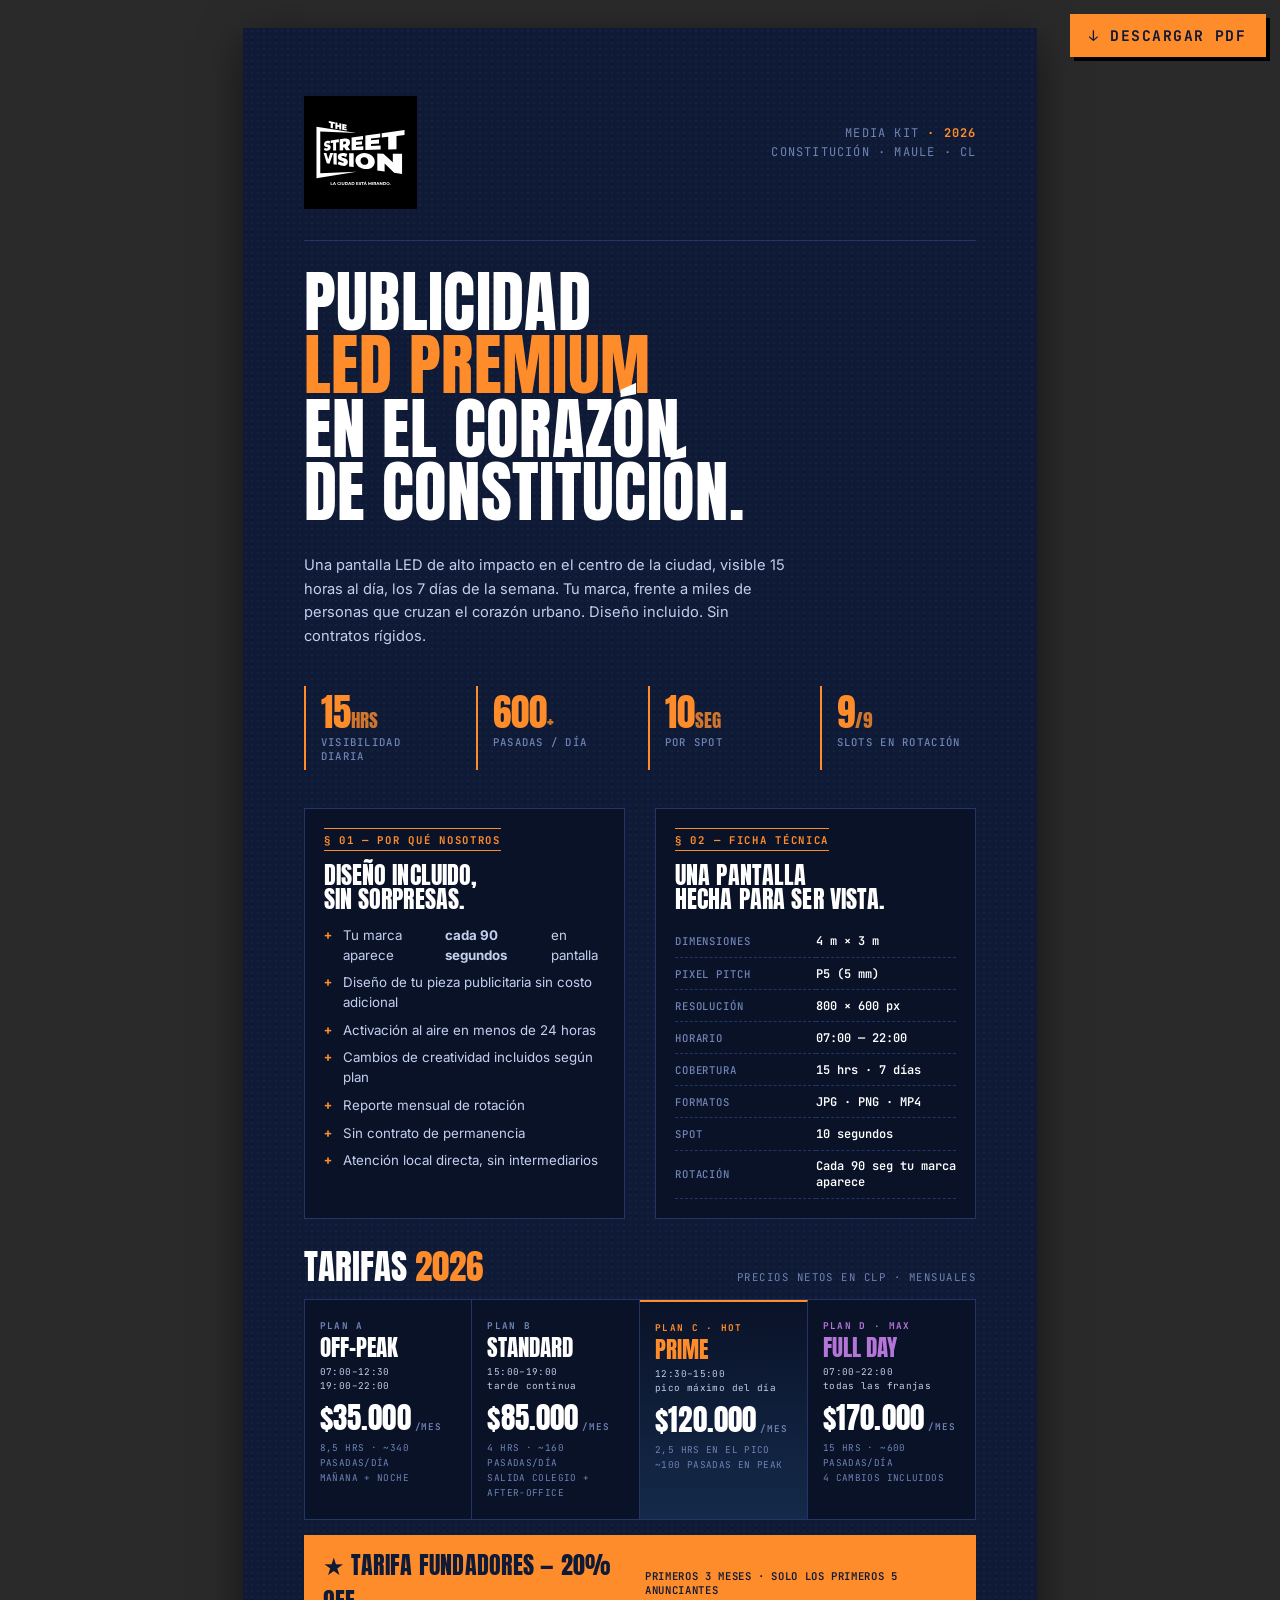
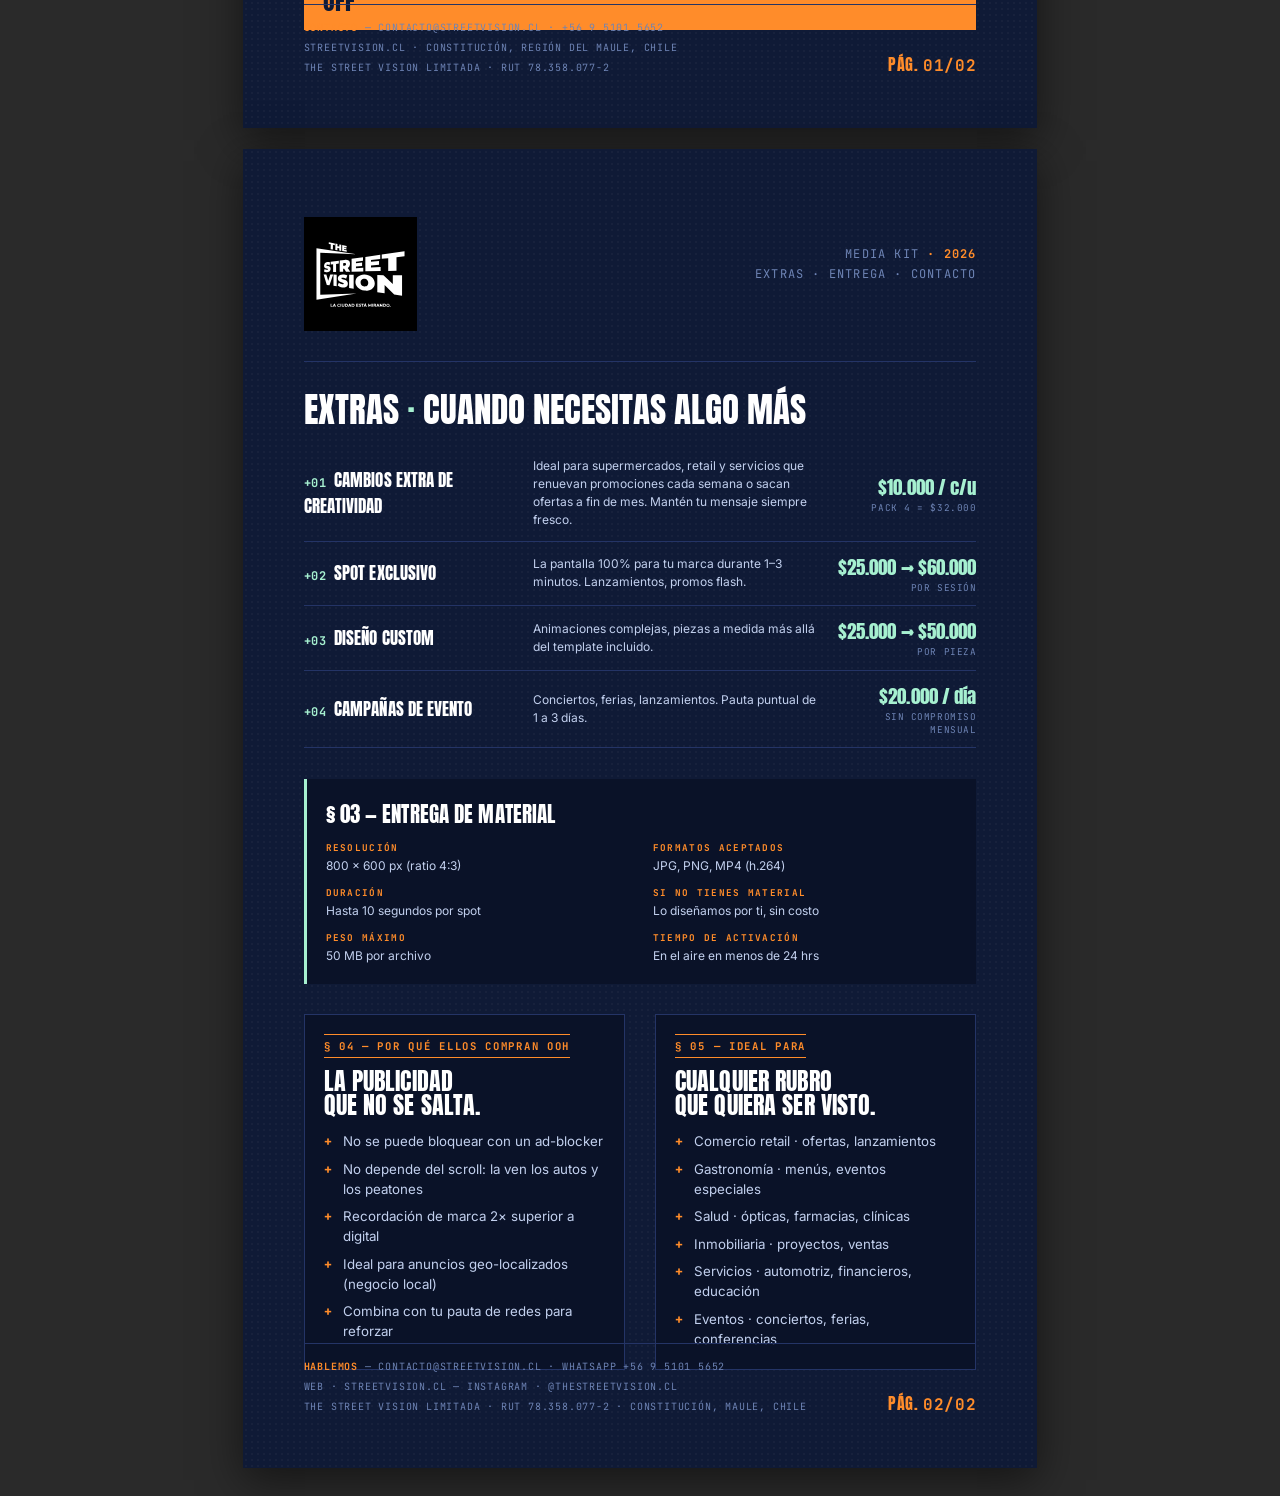
==== media-kit/index.html @ 4868fec4 "media-kit: sync con web — copy 'cada 90 segundos', casos de uso supermercados/retail/fin de mes, ROT" ====
<!DOCTYPE html>
<html lang="es">
<head>
  <meta charset="UTF-8" />
  <title>Media Kit · The Street Vision · 2026</title>
  <link rel="preconnect" href="https://fonts.googleapis.com" />
  <link rel="preconnect" href="https://fonts.gstatic.com" crossorigin />
  <link href="https://fonts.googleapis.com/css2?family=Anton&family=Inter:wght@400;500;600;700&family=JetBrains+Mono:wght@500;700&display=swap" rel="stylesheet" />
  <style>
    :root {
      --bg: #0F1A36;
      --bg-2: #0A1228;
      --orange: #FF8C2A;
      --mint: #A6F0D0;
      --lila: #B475D6;
      --ink: #FFFFFF;
      --soft: #C2D0EE;
      --mute: #6E84B5;
      --line: #243466;
    }

    @page {
      size: A4;
      margin: 0;
    }

    * { margin: 0; padding: 0; box-sizing: border-box; }
    html { font-size: 14px; }
    body {
      background: #2a2a2a;
      font-family: 'Inter', sans-serif;
      color: var(--ink);
      padding: 2rem;
      display: flex;
      flex-direction: column;
      align-items: center;
      gap: 1.5rem;
    }

    .page {
      width: 210mm;
      min-height: 297mm;
      background: var(--bg);
      padding: 18mm 16mm;
      position: relative;
      overflow: hidden;
      box-shadow: 0 12px 40px rgba(0,0,0,0.5);
    }
    .page::before {
      content: '';
      position: absolute;
      inset: 0;
      background-image: radial-gradient(circle, rgba(255,255,255,0.03) 1px, transparent 1px);
      background-size: 6px 6px;
      pointer-events: none;
    }
    .page > * { position: relative; z-index: 1; }

    /* ===== HEADER ===== */
    .head {
      display: flex;
      justify-content: space-between;
      align-items: center;
      padding-bottom: 8mm;
      border-bottom: 1px solid var(--line);
      margin-bottom: 8mm;
    }
    .head img { height: 30mm; width: auto; }
    .head-meta {
      text-align: right;
      font-family: 'JetBrains Mono', monospace;
      font-size: 9pt;
      letter-spacing: 0.1em;
      color: var(--mute);
      text-transform: uppercase;
      line-height: 1.6;
    }
    .head-meta strong { color: var(--orange); }

    /* ===== BIG TITLE ===== */
    .lead {
      font-family: 'Anton', sans-serif;
      font-weight: 400;
      font-size: 50pt;
      line-height: 0.95;
      letter-spacing: 0.005em;
      text-transform: uppercase;
      margin-bottom: 8mm;
    }
    .lead em {
      font-style: normal;
      color: var(--orange);
    }
    .lead-sub {
      font-size: 11pt;
      color: var(--soft);
      max-width: 130mm;
      line-height: 1.6;
      margin-bottom: 10mm;
    }

    /* ===== STATS ===== */
    .stats {
      display: grid;
      grid-template-columns: repeat(4, 1fr);
      gap: 4mm;
      margin-bottom: 10mm;
    }
    .stat {
      border-left: 2px solid var(--orange);
      padding: 2mm 4mm;
    }
    .stat-num {
      font-family: 'Anton', sans-serif;
      font-size: 28pt;
      color: var(--orange);
      line-height: 1;
    }
    .stat-num span { font-size: 14pt; opacity: 0.8; }
    .stat-lbl {
      display: block;
      font-family: 'JetBrains Mono', monospace;
      font-size: 8pt;
      letter-spacing: 0.12em;
      text-transform: uppercase;
      color: var(--mute);
      margin-top: 1mm;
      font-weight: 500;
    }

    /* ===== TWO-COL ===== */
    .twocol {
      display: grid;
      grid-template-columns: 1fr 1fr;
      gap: 8mm;
      margin-bottom: 8mm;
    }

    .block {
      background: var(--bg-2);
      border: 1px solid var(--line);
      padding: 5mm;
    }
    .block-tag {
      display: inline-block;
      font-family: 'JetBrains Mono', monospace;
      font-size: 8pt;
      font-weight: 700;
      letter-spacing: 0.16em;
      color: var(--orange);
      text-transform: uppercase;
      border-top: 1px solid var(--orange);
      border-bottom: 1px solid var(--orange);
      padding: 1mm 0;
      margin-bottom: 3mm;
    }
    .block h3 {
      font-family: 'Anton', sans-serif;
      font-weight: 400;
      font-size: 18pt;
      line-height: 1;
      letter-spacing: 0.005em;
      text-transform: uppercase;
      margin-bottom: 4mm;
    }
    .block ul {
      list-style: none;
      display: flex;
      flex-direction: column;
      gap: 2mm;
    }
    .block ul li {
      display: flex;
      gap: 3mm;
      font-size: 10pt;
      color: var(--soft);
      line-height: 1.5;
    }
    .block ul li::before {
      content: '+';
      color: var(--orange);
      font-weight: 700;
      font-family: 'JetBrains Mono', monospace;
      flex-shrink: 0;
    }

    /* ===== SPECS TABLE ===== */
    .specs-tbl {
      width: 100%;
      border-collapse: collapse;
      font-family: 'JetBrains Mono', monospace;
      font-size: 9pt;
    }
    .specs-tbl tr { border-bottom: 1px dashed var(--line); }
    .specs-tbl th {
      text-align: left;
      padding: 2mm 0;
      width: 50%;
      letter-spacing: 0.08em;
      color: var(--mute);
      font-size: 8pt;
      font-weight: 500;
      text-transform: uppercase;
    }
    .specs-tbl td {
      padding: 2mm 0;
      color: var(--ink);
      font-weight: 600;
    }

    /* ===== TARIFAS ===== */
    .tarifas-wrap {
      margin-bottom: 8mm;
    }
    .tarifas-head {
      display: flex;
      align-items: baseline;
      justify-content: space-between;
      margin-bottom: 4mm;
    }
    .tarifas-head h2 {
      font-family: 'Anton', sans-serif;
      font-weight: 400;
      font-size: 26pt;
      line-height: 1;
      text-transform: uppercase;
    }
    .tarifas-head h2 em { color: var(--orange); font-style: normal; }
    .tarifas-head .tag {
      font-family: 'JetBrains Mono', monospace;
      font-size: 8pt;
      letter-spacing: 0.14em;
      color: var(--mute);
      text-transform: uppercase;
    }

    .tarifas-grid {
      display: grid;
      grid-template-columns: repeat(4, 1fr);
      gap: 0;
      border: 1px solid var(--line);
    }
    .plan {
      padding: 5mm 4mm;
      border-right: 1px solid var(--line);
      background: var(--bg-2);
    }
    .plan:last-child { border-right: none; }
    .plan.hot { background: linear-gradient(180deg, var(--bg-2), #142a4a); border-top: 2px solid var(--orange); }
    .plan-id {
      font-family: 'JetBrains Mono', monospace;
      font-size: 7pt;
      font-weight: 700;
      letter-spacing: 0.14em;
      color: var(--mute);
      margin-bottom: 1.5mm;
    }
    .plan-id.hot { color: var(--orange); }
    .plan-id.pre { color: var(--lila); }
    .plan-name {
      font-family: 'Anton', sans-serif;
      font-weight: 400;
      font-size: 17pt;
      line-height: 0.95;
      text-transform: uppercase;
      margin-bottom: 1.5mm;
    }
    .plan.hot .plan-name { color: var(--orange); }
    .plan.full .plan-name { color: var(--lila); }
    .plan-window {
      font-family: 'JetBrains Mono', monospace;
      font-size: 7pt;
      letter-spacing: 0.04em;
      color: var(--soft);
      margin-bottom: 3mm;
      line-height: 1.5;
      min-height: 7mm;
    }
    .plan-price {
      font-family: 'Anton', sans-serif;
      font-size: 22pt;
      line-height: 1;
      margin-bottom: 1mm;
      letter-spacing: 0.005em;
    }
    .plan-price small {
      font-family: 'JetBrains Mono', monospace;
      font-size: 7pt;
      color: var(--mute);
      letter-spacing: 0.1em;
      font-weight: 600;
      margin-left: 1mm;
    }
    .plan-deltas {
      font-family: 'JetBrains Mono', monospace;
      font-size: 7pt;
      letter-spacing: 0.04em;
      color: var(--mute);
      text-transform: uppercase;
      margin-top: 2mm;
      line-height: 1.6;
    }

    .founder {
      margin-top: 4mm;
      padding: 3mm 5mm;
      background: var(--orange);
      color: var(--bg);
      display: flex;
      gap: 4mm;
      align-items: center;
      justify-content: space-between;
    }
    .founder strong {
      font-family: 'Anton', sans-serif;
      font-size: 18pt;
      font-weight: 400;
      letter-spacing: 0.01em;
    }
    .founder span {
      font-family: 'JetBrains Mono', monospace;
      font-size: 8pt;
      font-weight: 600;
      letter-spacing: 0.06em;
      text-transform: uppercase;
    }

    /* ===== PAGE 2 ===== */
    .extras-wrap { margin-bottom: 8mm; }
    .extras-head h2 {
      font-family: 'Anton', sans-serif;
      font-weight: 400;
      font-size: 26pt;
      line-height: 1;
      text-transform: uppercase;
      margin-bottom: 5mm;
    }
    .extras-head h2 em { color: var(--mint); font-style: normal; }
    .ex-row {
      display: grid;
      grid-template-columns: 1.5fr 2fr 1fr;
      gap: 4mm;
      align-items: center;
      padding: 3mm 0;
      border-bottom: 1px solid var(--line);
    }
    .ex-row:first-of-type { border-top: 1px solid var(--line); }
    .ex-row .ex-no {
      font-family: 'JetBrains Mono', monospace;
      font-size: 9pt;
      font-weight: 700;
      color: var(--mint);
      letter-spacing: 0.05em;
      margin-right: 2mm;
    }
    .ex-row h3 {
      font-family: 'Anton', sans-serif;
      font-weight: 400;
      font-size: 13pt;
      letter-spacing: 0.005em;
      text-transform: uppercase;
      display: inline;
    }
    .ex-row p {
      font-size: 9pt;
      color: var(--soft);
      line-height: 1.5;
    }
    .ex-px {
      text-align: right;
    }
    .ex-px-amt {
      font-family: 'Anton', sans-serif;
      font-size: 14pt;
      color: var(--mint);
      letter-spacing: 0.005em;
    }
    .ex-px-alt {
      font-family: 'JetBrains Mono', monospace;
      font-size: 7pt;
      color: var(--mute);
      letter-spacing: 0.06em;
      text-transform: uppercase;
    }

    /* ===== ENTREGA ===== */
    .entrega {
      background: var(--bg-2);
      border-left: 3px solid var(--mint);
      padding: 5mm;
      margin-bottom: 8mm;
    }
    .entrega h3 {
      font-family: 'Anton', sans-serif;
      font-weight: 400;
      font-size: 16pt;
      letter-spacing: 0.005em;
      text-transform: uppercase;
      margin-bottom: 3mm;
    }
    .entrega-grid {
      display: grid;
      grid-template-columns: repeat(2, 1fr);
      gap: 3mm 6mm;
    }
    .entrega-grid div {
      font-size: 9pt;
      color: var(--soft);
      line-height: 1.5;
    }
    .entrega-grid div strong {
      display: block;
      font-family: 'JetBrains Mono', monospace;
      font-size: 7pt;
      font-weight: 700;
      letter-spacing: 0.14em;
      color: var(--orange);
      text-transform: uppercase;
      margin-bottom: 0.5mm;
    }

    /* ===== FOOTER ===== */
    .foot {
      position: absolute;
      bottom: 14mm;
      left: 16mm;
      right: 16mm;
      border-top: 1px solid var(--line);
      padding-top: 4mm;
      display: flex;
      justify-content: space-between;
      align-items: flex-end;
      font-family: 'JetBrains Mono', monospace;
      font-size: 7.5pt;
      letter-spacing: 0.08em;
      color: var(--mute);
      text-transform: uppercase;
    }
    .foot-contact {
      display: flex;
      flex-direction: column;
      gap: 1mm;
      line-height: 1.6;
    }
    .foot-contact strong {
      color: var(--orange);
      font-weight: 700;
    }
    .foot-slogan {
      font-family: 'Anton', sans-serif;
      font-size: 12pt;
      color: var(--orange);
      letter-spacing: 0.04em;
      text-transform: uppercase;
    }
    .pagenum {
      font-family: 'JetBrains Mono', monospace;
      color: var(--orange);
      font-weight: 700;
    }

    /* ===== PRINT BUTTON ===== */
    .print-btn {
      position: fixed;
      top: 1rem;
      right: 1rem;
      background: var(--orange);
      color: var(--bg);
      padding: 0.85rem 1.4rem;
      border: none;
      font-family: 'JetBrains Mono', monospace;
      font-weight: 700;
      font-size: 11pt;
      letter-spacing: 0.1em;
      text-transform: uppercase;
      cursor: pointer;
      box-shadow: 4px 4px 0 #000;
      z-index: 100;
    }
    .print-btn:hover { transform: translate(-2px, -2px); box-shadow: 6px 6px 0 #000; }

    @media print {
      body { background: white; padding: 0; gap: 0; }
      .page { box-shadow: none; margin: 0; page-break-after: always; }
      .page:last-child { page-break-after: auto; }
      .print-btn { display: none; }
    }
  </style>
</head>
<body>

<button class="print-btn" onclick="window.print()">↓ Descargar PDF</button>

<!-- ============== PÁGINA 1 ============== -->
<div class="page">

  <header class="head">
    <img src="../logo-streetvision.svg" alt="The Street Vision" />
    <div class="head-meta">
      MEDIA KIT <strong>· 2026</strong><br/>
      CONSTITUCIÓN · MAULE · CL<br/>
      &nbsp;
    </div>
  </header>

  <h1 class="lead">
    PUBLICIDAD<br/>
    <em>LED PREMIUM</em><br/>
    EN EL CORAZÓN<br/>
    DE CONSTITUCIÓN.
  </h1>

  <p class="lead-sub">
    Una pantalla LED de alto impacto en el centro de la ciudad, visible 15 horas al día,
    los 7 días de la semana. Tu marca, frente a miles de personas que cruzan el corazón
    urbano. Diseño incluido. Sin contratos rígidos.
  </p>

  <div class="stats">
    <div class="stat">
      <span class="stat-num">15<span>HRS</span></span>
      <span class="stat-lbl">Visibilidad diaria</span>
    </div>
    <div class="stat">
      <span class="stat-num">600<span>+</span></span>
      <span class="stat-lbl">Pasadas / día</span>
    </div>
    <div class="stat">
      <span class="stat-num">10<span>SEG</span></span>
      <span class="stat-lbl">Por spot</span>
    </div>
    <div class="stat">
      <span class="stat-num">9<span>/9</span></span>
      <span class="stat-lbl">Slots en rotación</span>
    </div>
  </div>

  <div class="twocol">
    <div class="block">
      <span class="block-tag">§ 01 — POR QUÉ NOSOTROS</span>
      <h3>Diseño incluido,<br/>sin sorpresas.</h3>
      <ul>
        <li>Tu marca aparece <strong>cada 90 segundos</strong> en pantalla</li>
        <li>Diseño de tu pieza publicitaria sin costo adicional</li>
        <li>Activación al aire en menos de 24 horas</li>
        <li>Cambios de creatividad incluidos según plan</li>
        <li>Reporte mensual de rotación</li>
        <li>Sin contrato de permanencia</li>
        <li>Atención local directa, sin intermediarios</li>
      </ul>
    </div>

    <div class="block">
      <span class="block-tag">§ 02 — FICHA TÉCNICA</span>
      <h3>Una pantalla<br/>hecha para ser vista.</h3>
      <table class="specs-tbl">
        <tbody>
          <tr><th>DIMENSIONES</th><td>4 m × 3 m</td></tr>
          <tr><th>PIXEL PITCH</th><td>P5 (5 mm)</td></tr>
          <tr><th>RESOLUCIÓN</th><td>800 × 600 px</td></tr>
          <tr><th>HORARIO</th><td>07:00 — 22:00</td></tr>
          <tr><th>COBERTURA</th><td>15 hrs · 7 días</td></tr>
          <tr><th>FORMATOS</th><td>JPG · PNG · MP4</td></tr>
          <tr><th>SPOT</th><td>10 segundos</td></tr>
          <tr><th>ROTACIÓN</th><td>Cada 90 seg tu marca aparece</td></tr>
        </tbody>
      </table>
    </div>
  </div>

  <div class="tarifas-wrap">
    <div class="tarifas-head">
      <h2>TARIFAS <em>2026</em></h2>
      <span class="tag">Precios netos en CLP · Mensuales</span>
    </div>

    <div class="tarifas-grid">
      <div class="plan">
        <div class="plan-id">PLAN A</div>
        <div class="plan-name">OFF-PEAK</div>
        <div class="plan-window">07:00–12:30<br/>19:00–22:00</div>
        <div class="plan-price">$35.000<small>/MES</small></div>
        <div class="plan-deltas">8,5 hrs · ~340 pasadas/día<br/>Mañana + noche</div>
      </div>

      <div class="plan">
        <div class="plan-id">PLAN B</div>
        <div class="plan-name">STANDARD</div>
        <div class="plan-window">15:00–19:00<br/>tarde continua</div>
        <div class="plan-price">$85.000<small>/MES</small></div>
        <div class="plan-deltas">4 hrs · ~160 pasadas/día<br/>Salida colegio + after-office</div>
      </div>

      <div class="plan hot">
        <div class="plan-id hot">PLAN C · HOT</div>
        <div class="plan-name">PRIME</div>
        <div class="plan-window">12:30–15:00<br/>pico máximo del día</div>
        <div class="plan-price">$120.000<small>/MES</small></div>
        <div class="plan-deltas">2,5 hrs en el pico<br/>~100 pasadas en peak</div>
      </div>

      <div class="plan full">
        <div class="plan-id pre">PLAN D · MAX</div>
        <div class="plan-name">FULL DAY</div>
        <div class="plan-window">07:00–22:00<br/>todas las franjas</div>
        <div class="plan-price">$170.000<small>/MES</small></div>
        <div class="plan-deltas">15 hrs · ~600 pasadas/día<br/>4 cambios incluidos</div>
      </div>
    </div>

    <div class="founder">
      <strong>★ TARIFA FUNDADORES — 20% OFF</strong>
      <span>Primeros 3 meses · Solo los primeros 5 anunciantes</span>
    </div>
  </div>

  <footer class="foot">
    <div class="foot-contact">
      <span><strong>CONTACTO</strong> — contacto@streetvision.cl · +56 9 5101 5652</span>
      <span>STREETVISION.CL · CONSTITUCIÓN, REGIÓN DEL MAULE, CHILE</span>
      <span>THE STREET VISION LIMITADA · RUT 78.358.077-2</span>
    </div>
    <div class="foot-slogan">PÁG. <span class="pagenum">01/02</span></div>
  </footer>
</div>

<!-- ============== PÁGINA 2 ============== -->
<div class="page">

  <header class="head">
    <img src="../logo-streetvision.svg" alt="The Street Vision" />
    <div class="head-meta">
      MEDIA KIT <strong>· 2026</strong><br/>
      EXTRAS · ENTREGA · CONTACTO<br/>
      &nbsp;
    </div>
  </header>

  <div class="extras-wrap">
    <div class="extras-head">
      <h2>EXTRAS <em>·</em> CUANDO NECESITAS ALGO MÁS</h2>
    </div>

    <div class="ex-row">
      <div><span class="ex-no">+01</span><h3>Cambios extra de creatividad</h3></div>
      <p>Ideal para supermercados, retail y servicios que renuevan promociones cada semana o sacan ofertas a fin de mes. Mantén tu mensaje siempre fresco.</p>
      <div class="ex-px">
        <div class="ex-px-amt">$10.000 / c/u</div>
        <div class="ex-px-alt">Pack 4 = $32.000</div>
      </div>
    </div>

    <div class="ex-row">
      <div><span class="ex-no">+02</span><h3>Spot exclusivo</h3></div>
      <p>La pantalla 100% para tu marca durante 1–3 minutos. Lanzamientos, promos flash.</p>
      <div class="ex-px">
        <div class="ex-px-amt">$25.000 → $60.000</div>
        <div class="ex-px-alt">Por sesión</div>
      </div>
    </div>

    <div class="ex-row">
      <div><span class="ex-no">+03</span><h3>Diseño custom</h3></div>
      <p>Animaciones complejas, piezas a medida más allá del template incluido.</p>
      <div class="ex-px">
        <div class="ex-px-amt">$25.000 → $50.000</div>
        <div class="ex-px-alt">Por pieza</div>
      </div>
    </div>

    <div class="ex-row">
      <div><span class="ex-no">+04</span><h3>Campañas de evento</h3></div>
      <p>Conciertos, ferias, lanzamientos. Pauta puntual de 1 a 3 días.</p>
      <div class="ex-px">
        <div class="ex-px-amt">$20.000 / día</div>
        <div class="ex-px-alt">Sin compromiso mensual</div>
      </div>
    </div>
  </div>

  <div class="entrega">
    <h3>§ 03 — ENTREGA DE MATERIAL</h3>
    <div class="entrega-grid">
      <div>
        <strong>RESOLUCIÓN</strong>
        800 × 600 px (ratio 4:3)
      </div>
      <div>
        <strong>FORMATOS ACEPTADOS</strong>
        JPG, PNG, MP4 (h.264)
      </div>
      <div>
        <strong>DURACIÓN</strong>
        Hasta 10 segundos por spot
      </div>
      <div>
        <strong>SI NO TIENES MATERIAL</strong>
        Lo diseñamos por ti, sin costo
      </div>
      <div>
        <strong>PESO MÁXIMO</strong>
        50 MB por archivo
      </div>
      <div>
        <strong>TIEMPO DE ACTIVACIÓN</strong>
        En el aire en menos de 24 hrs
      </div>
    </div>
  </div>

  <div class="twocol">
    <div class="block">
      <span class="block-tag">§ 04 — POR QUÉ ELLOS COMPRAN OOH</span>
      <h3>La publicidad<br/>que no se salta.</h3>
      <ul>
        <li>No se puede bloquear con un ad-blocker</li>
        <li>No depende del scroll: la ven los autos y los peatones</li>
        <li>Recordación de marca 2× superior a digital</li>
        <li>Ideal para anuncios geo-localizados (negocio local)</li>
        <li>Combina con tu pauta de redes para reforzar</li>
      </ul>
    </div>

    <div class="block">
      <span class="block-tag">§ 05 — IDEAL PARA</span>
      <h3>Cualquier rubro<br/>que quiera ser visto.</h3>
      <ul>
        <li>Comercio retail · ofertas, lanzamientos</li>
        <li>Gastronomía · menús, eventos especiales</li>
        <li>Salud · ópticas, farmacias, clínicas</li>
        <li>Inmobiliaria · proyectos, ventas</li>
        <li>Servicios · automotriz, financieros, educación</li>
        <li>Eventos · conciertos, ferias, conferencias</li>
      </ul>
    </div>
  </div>

  <footer class="foot">
    <div class="foot-contact">
      <span><strong>HABLEMOS</strong> — contacto@streetvision.cl · WhatsApp +56 9 5101 5652</span>
      <span>WEB · STREETVISION.CL — INSTAGRAM · @THESTREETVISION.CL</span>
      <span>THE STREET VISION LIMITADA · RUT 78.358.077-2 · CONSTITUCIÓN, MAULE, CHILE</span>
    </div>
    <div class="foot-slogan">PÁG. <span class="pagenum">02/02</span></div>
  </footer>
</div>

</body>
</html>
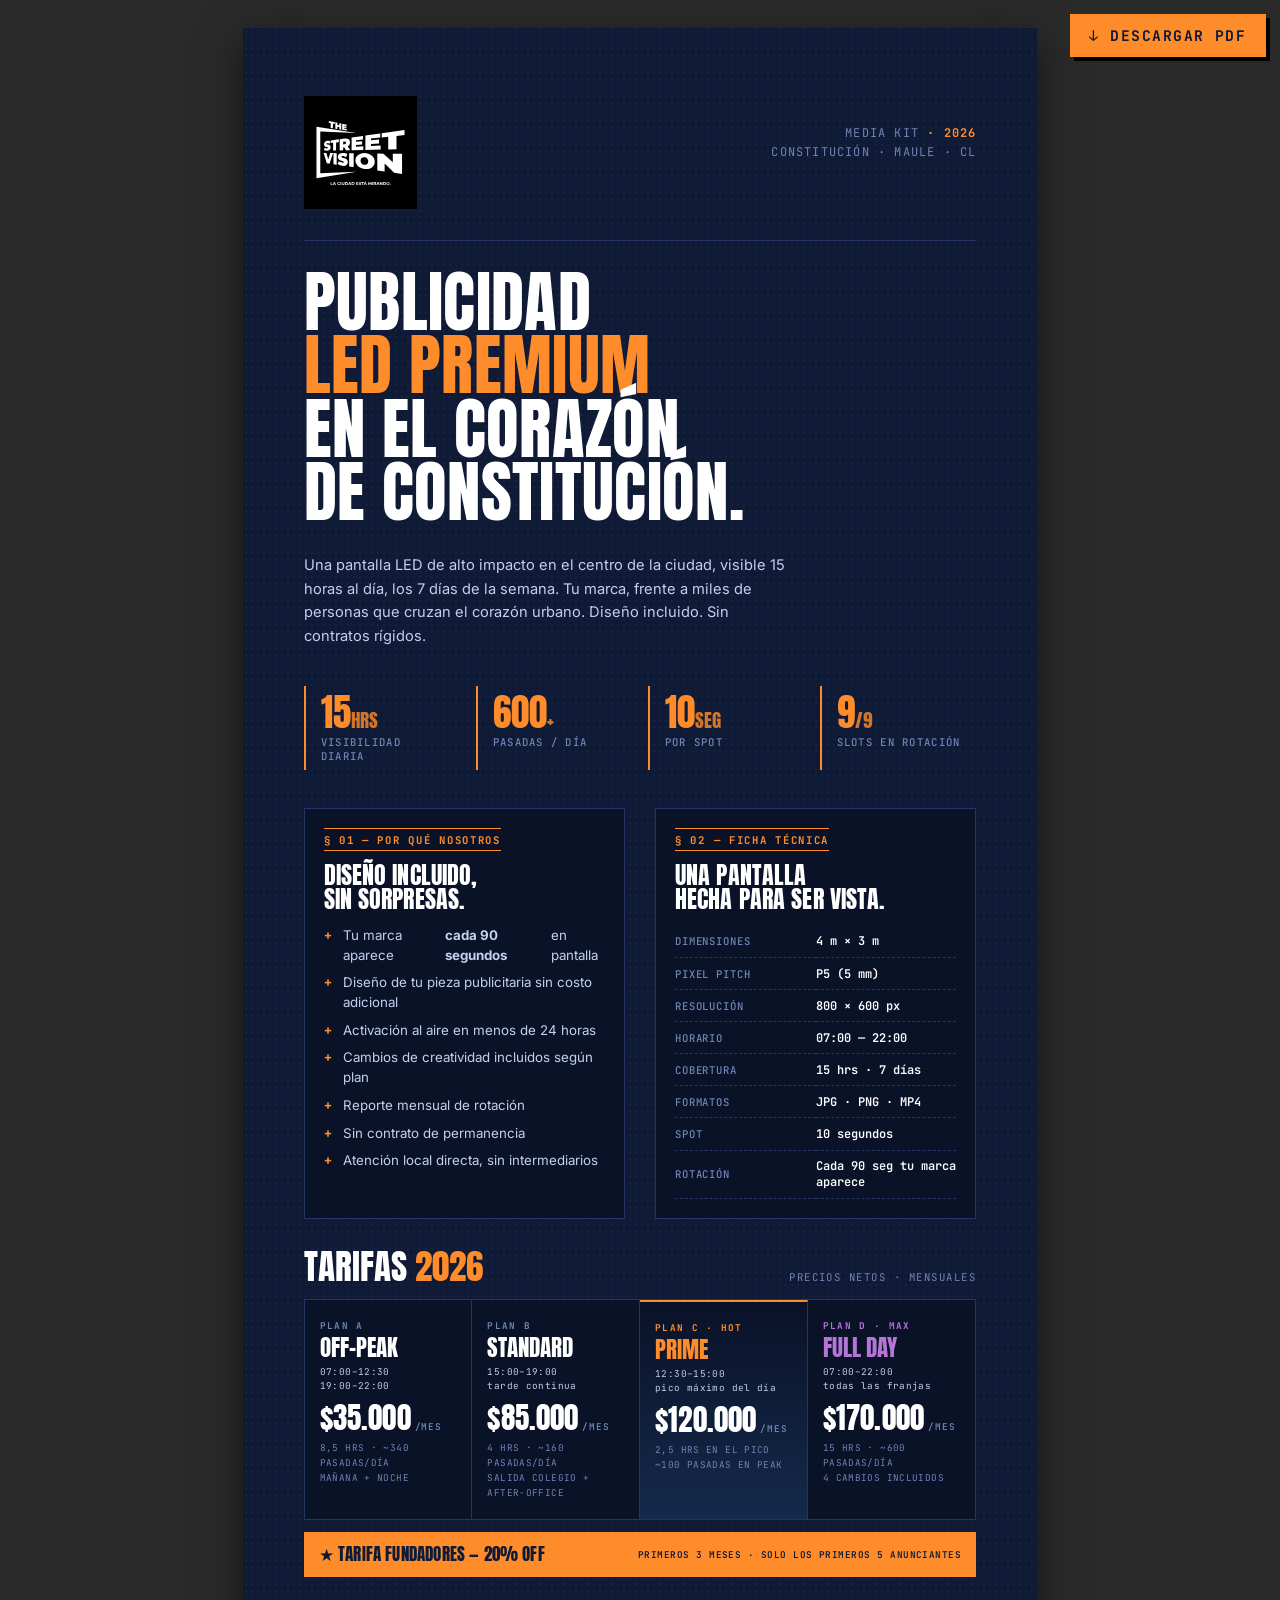
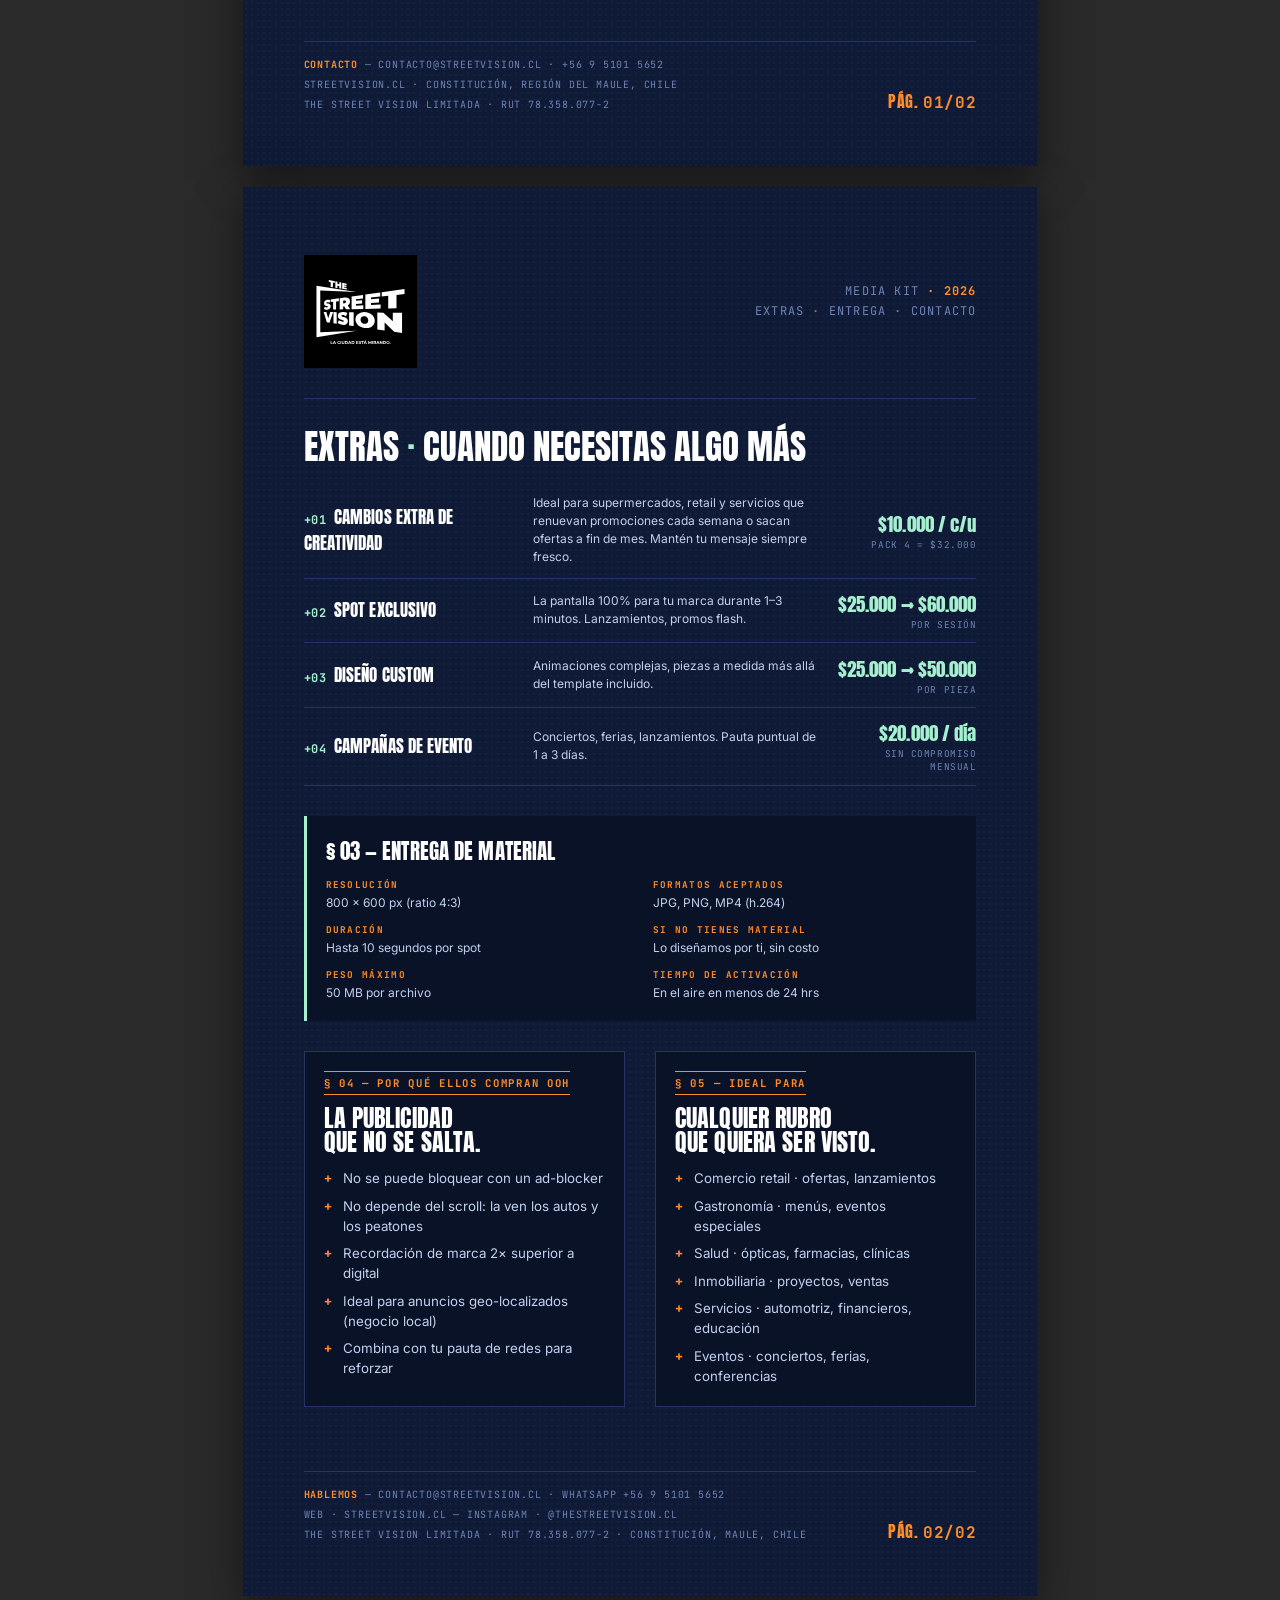
==== commit 109ecd6f: "media-kit: 'Precios Netos' (sin CLP) + arreglo superposición banner fundadores con footer (banner co" ====
--- a/media-kit/index.html
+++ b/media-kit/index.html
@@ -41,7 +41,7 @@
       width: 210mm;
       min-height: 297mm;
       background: var(--bg);
-      padding: 18mm 16mm;
+      padding: 18mm 16mm 42mm 16mm;
       position: relative;
       overflow: hidden;
       box-shadow: 0 12px 40px rgba(0,0,0,0.5);
@@ -302,27 +302,31 @@
     }
 
     .founder {
-      margin-top: 4mm;
-      padding: 3mm 5mm;
+      margin-top: 3mm;
+      padding: 2.5mm 4mm;
       background: var(--orange);
       color: var(--bg);
       display: flex;
-      gap: 4mm;
+      gap: 3mm;
       align-items: center;
       justify-content: space-between;
+      flex-wrap: nowrap;
     }
     .founder strong {
       font-family: 'Anton', sans-serif;
-      font-size: 18pt;
+      font-size: 13pt;
       font-weight: 400;
       letter-spacing: 0.01em;
+      white-space: nowrap;
     }
     .founder span {
       font-family: 'JetBrains Mono', monospace;
-      font-size: 8pt;
+      font-size: 7pt;
       font-weight: 600;
-      letter-spacing: 0.06em;
-      text-transform: uppercase;
+      letter-spacing: 0.05em;
+      text-transform: uppercase;
+      text-align: right;
+      line-height: 1.4;
     }
 
     /* ===== PAGE 2 ===== */
@@ -571,7 +575,7 @@
   <div class="tarifas-wrap">
     <div class="tarifas-head">
       <h2>TARIFAS <em>2026</em></h2>
-      <span class="tag">Precios netos en CLP · Mensuales</span>
+      <span class="tag">Precios Netos · Mensuales</span>
     </div>
 
     <div class="tarifas-grid">
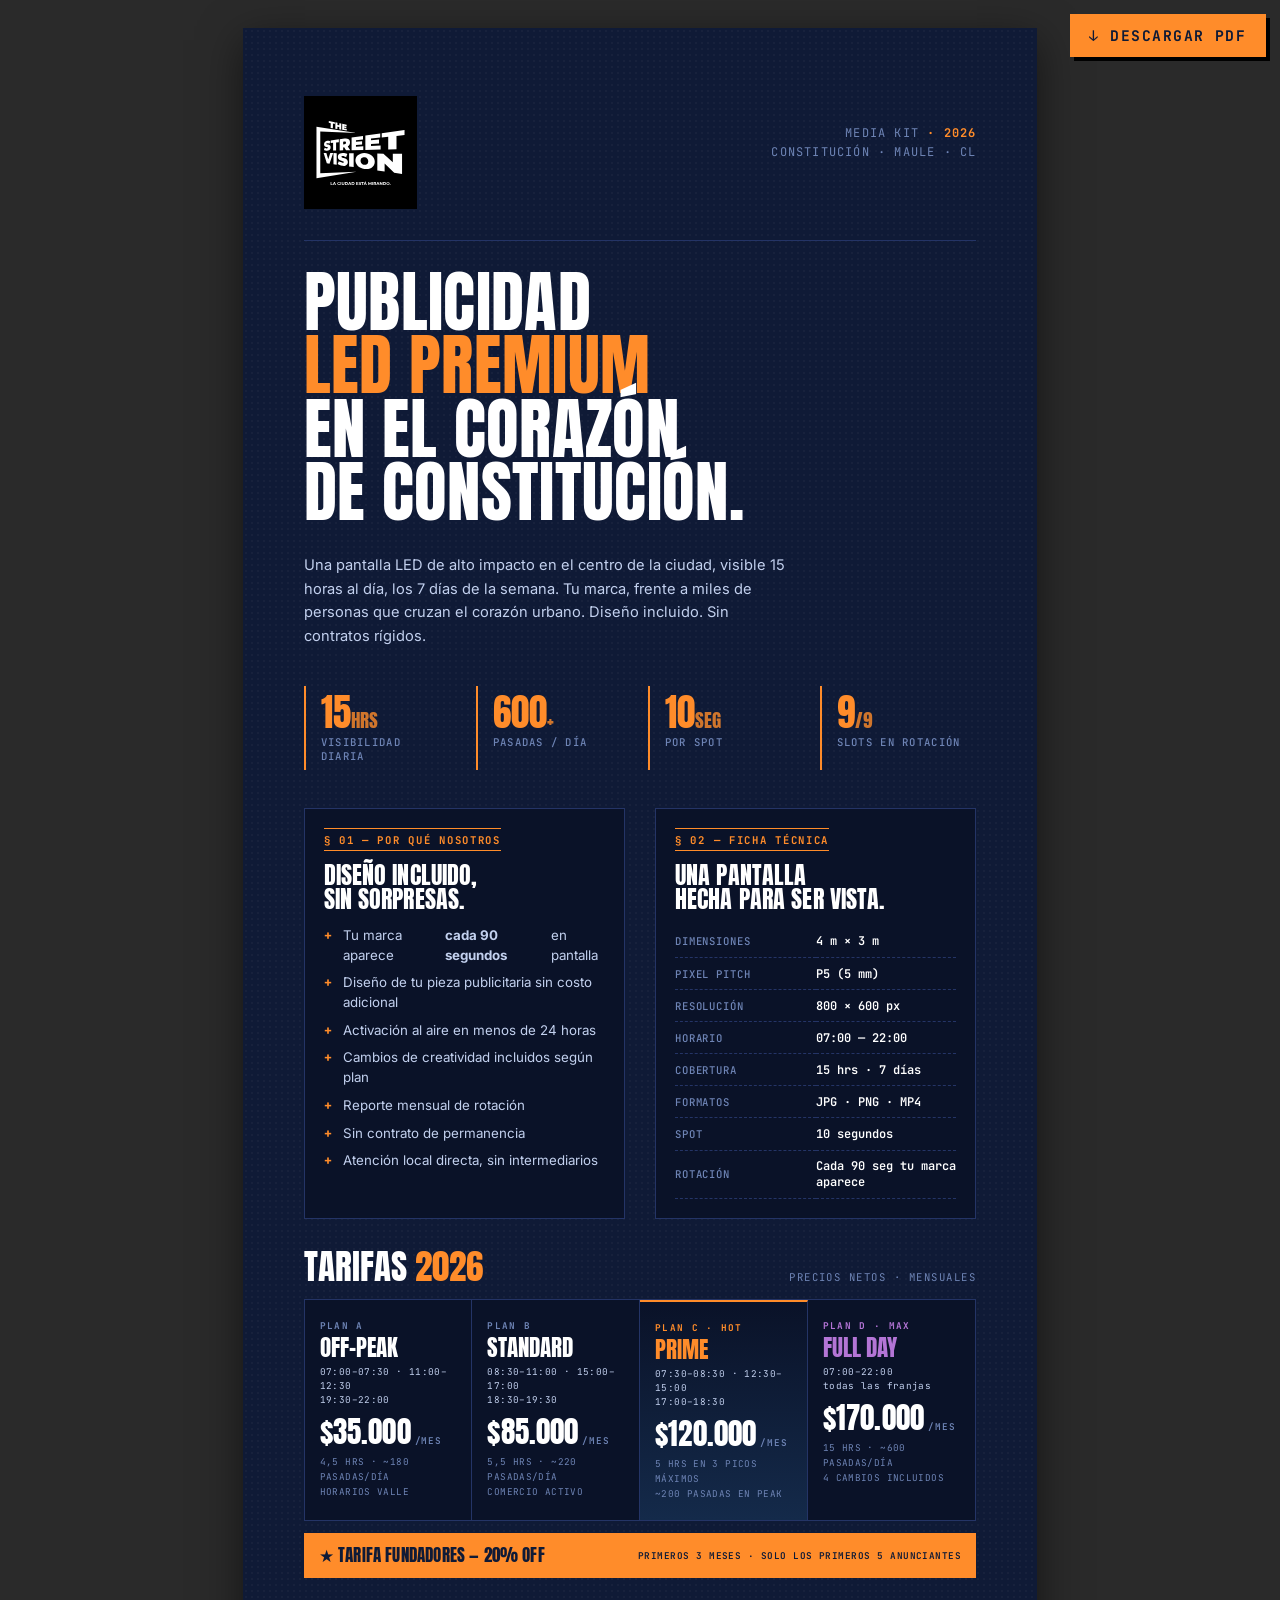
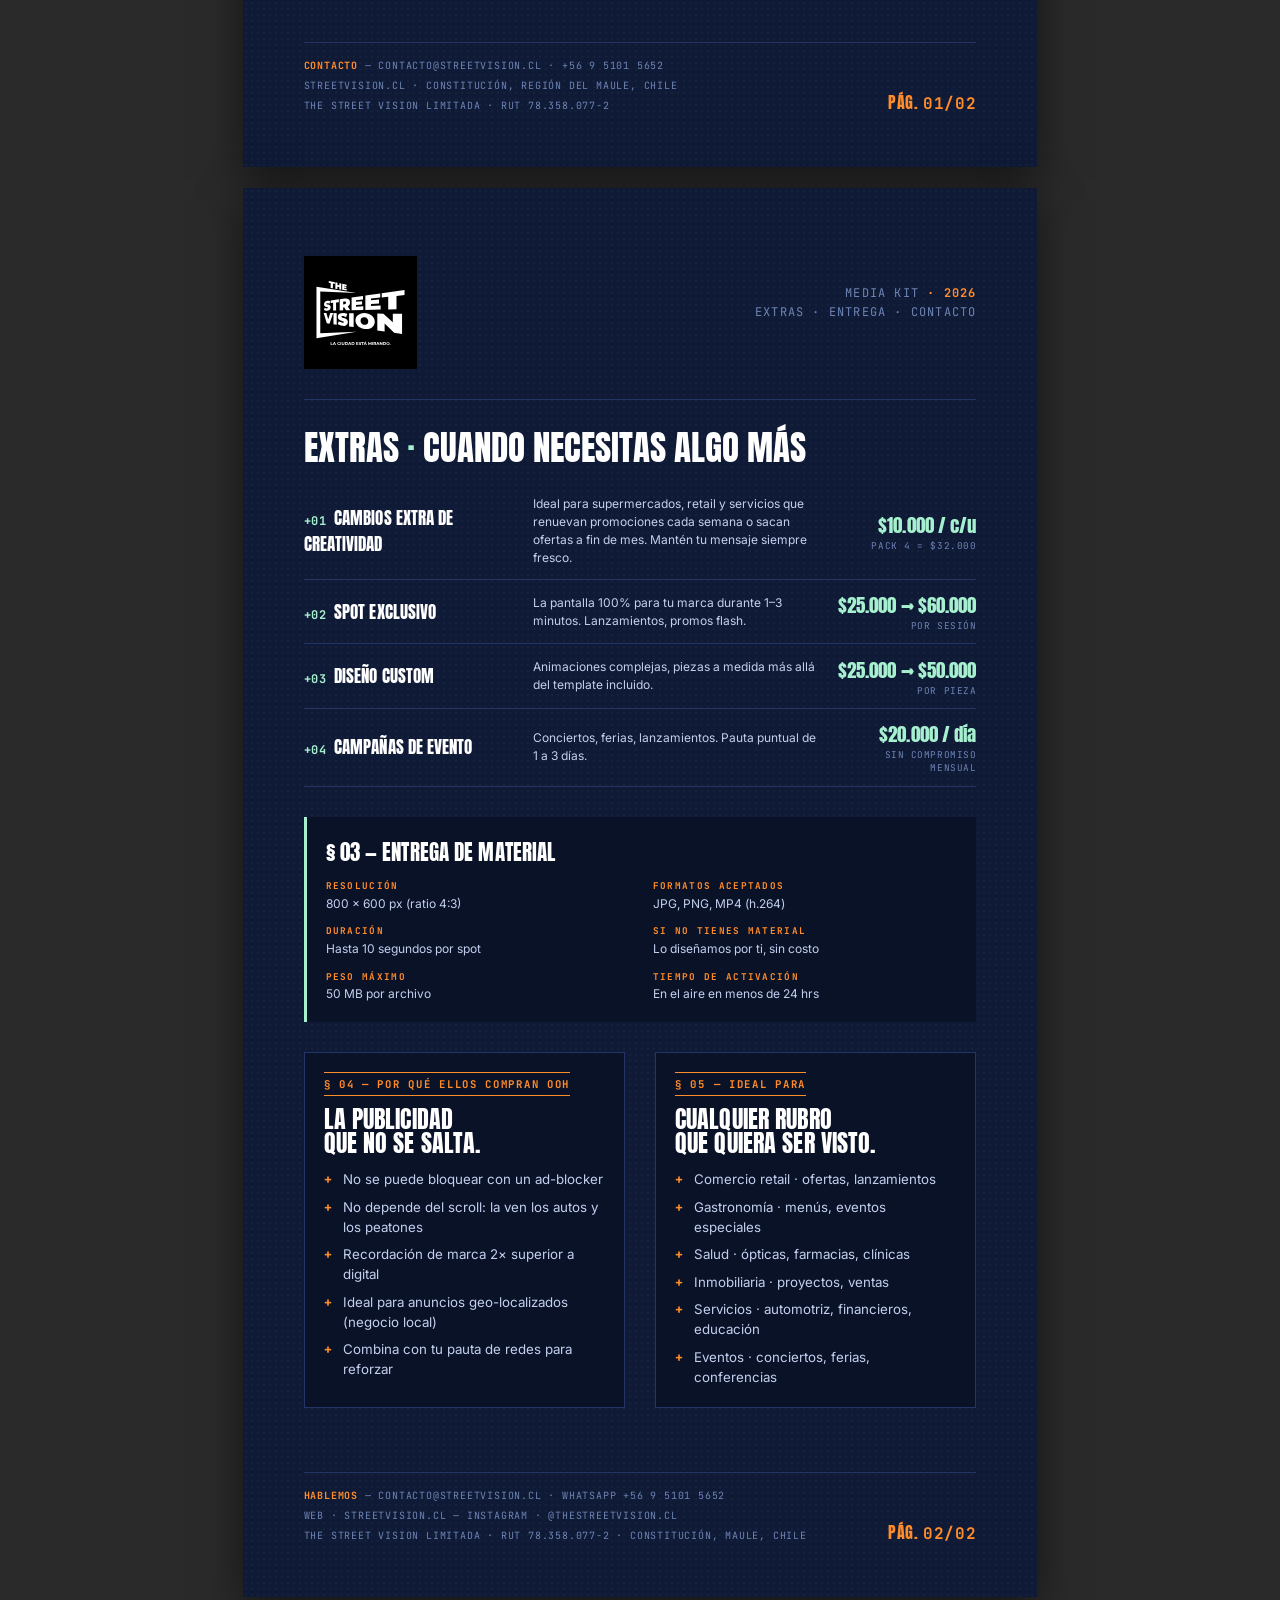
==== commit 9eb63463: "fix: horarios definitivos basados en tráfico real (3 picos diarios para Prime, comercio activo para " ====
--- a/media-kit/index.html
+++ b/media-kit/index.html
@@ -582,25 +582,25 @@
       <div class="plan">
         <div class="plan-id">PLAN A</div>
         <div class="plan-name">OFF-PEAK</div>
-        <div class="plan-window">07:00–12:30<br/>19:00–22:00</div>
+        <div class="plan-window">07:00–07:30 · 11:00–12:30<br/>19:30–22:00</div>
         <div class="plan-price">$35.000<small>/MES</small></div>
-        <div class="plan-deltas">8,5 hrs · ~340 pasadas/día<br/>Mañana + noche</div>
+        <div class="plan-deltas">4,5 hrs · ~180 pasadas/día<br/>Horarios valle</div>
       </div>
 
       <div class="plan">
         <div class="plan-id">PLAN B</div>
         <div class="plan-name">STANDARD</div>
-        <div class="plan-window">15:00–19:00<br/>tarde continua</div>
+        <div class="plan-window">08:30–11:00 · 15:00–17:00<br/>18:30–19:30</div>
         <div class="plan-price">$85.000<small>/MES</small></div>
-        <div class="plan-deltas">4 hrs · ~160 pasadas/día<br/>Salida colegio + after-office</div>
+        <div class="plan-deltas">5,5 hrs · ~220 pasadas/día<br/>Comercio activo</div>
       </div>
 
       <div class="plan hot">
         <div class="plan-id hot">PLAN C · HOT</div>
         <div class="plan-name">PRIME</div>
-        <div class="plan-window">12:30–15:00<br/>pico máximo del día</div>
+        <div class="plan-window">07:30–08:30 · 12:30–15:00<br/>17:00–18:30</div>
         <div class="plan-price">$120.000<small>/MES</small></div>
-        <div class="plan-deltas">2,5 hrs en el pico<br/>~100 pasadas en peak</div>
+        <div class="plan-deltas">5 hrs en 3 picos máximos<br/>~200 pasadas en peak</div>
       </div>
 
       <div class="plan full">
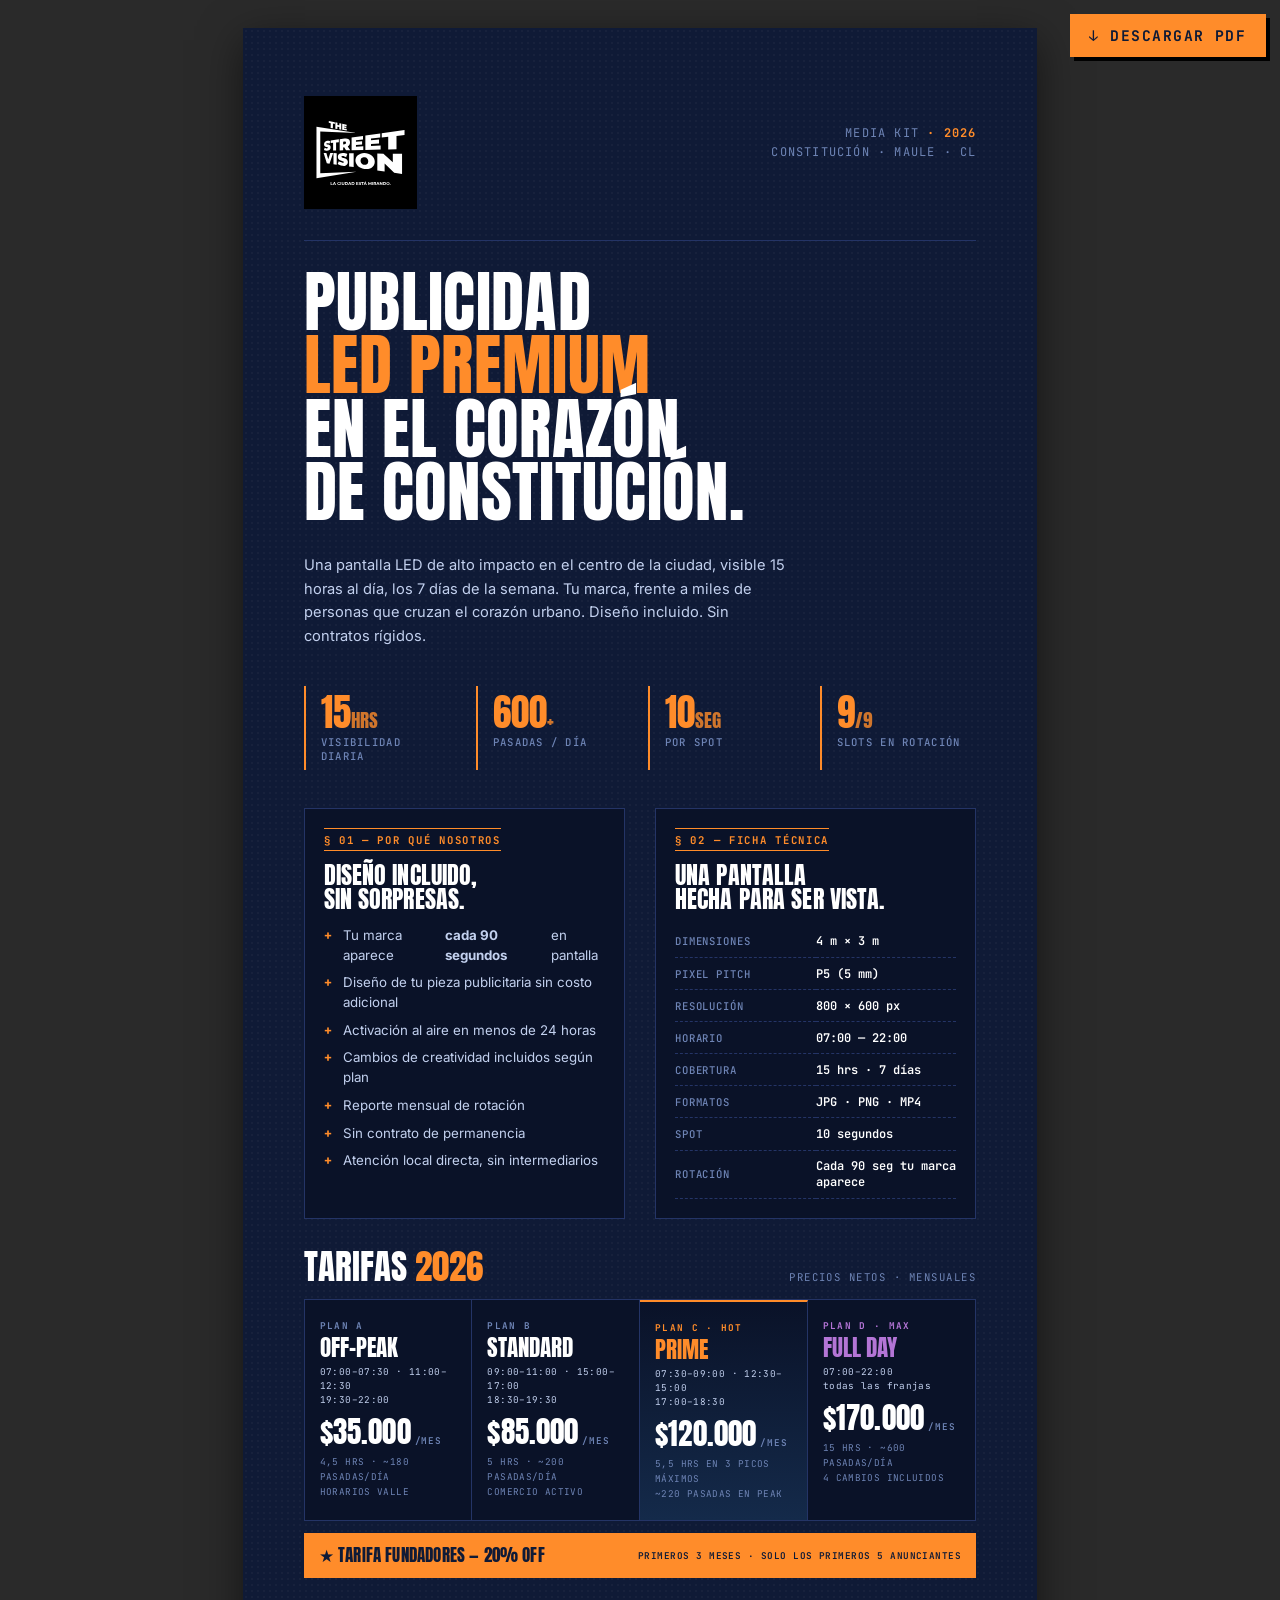
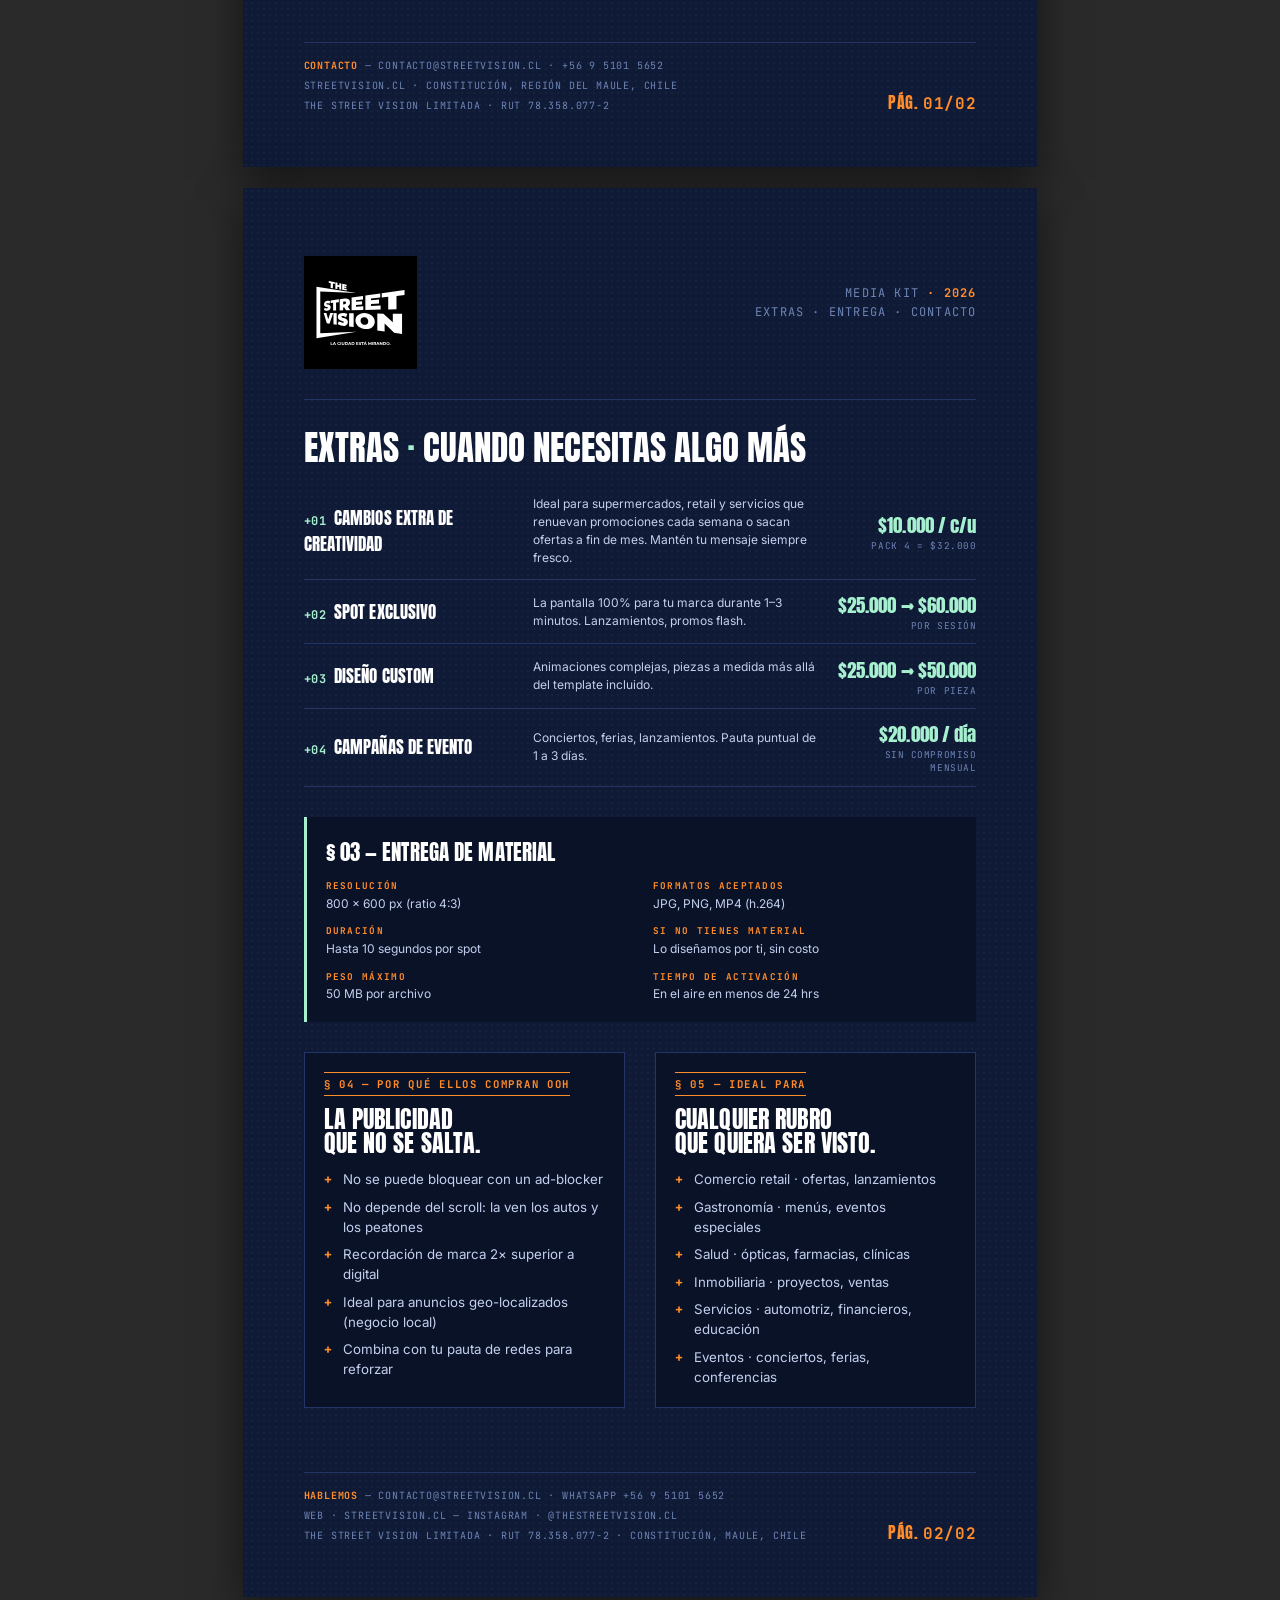
==== commit e7fc4393: "fix: ajuste final horarios — Prime 7:30-9:00 (extendido 30min), Standard 9:00-11:00 (acortado 30min)" ====
--- a/media-kit/index.html
+++ b/media-kit/index.html
@@ -590,17 +590,17 @@
       <div class="plan">
         <div class="plan-id">PLAN B</div>
         <div class="plan-name">STANDARD</div>
-        <div class="plan-window">08:30–11:00 · 15:00–17:00<br/>18:30–19:30</div>
+        <div class="plan-window">09:00–11:00 · 15:00–17:00<br/>18:30–19:30</div>
         <div class="plan-price">$85.000<small>/MES</small></div>
-        <div class="plan-deltas">5,5 hrs · ~220 pasadas/día<br/>Comercio activo</div>
+        <div class="plan-deltas">5 hrs · ~200 pasadas/día<br/>Comercio activo</div>
       </div>
 
       <div class="plan hot">
         <div class="plan-id hot">PLAN C · HOT</div>
         <div class="plan-name">PRIME</div>
-        <div class="plan-window">07:30–08:30 · 12:30–15:00<br/>17:00–18:30</div>
+        <div class="plan-window">07:30–09:00 · 12:30–15:00<br/>17:00–18:30</div>
         <div class="plan-price">$120.000<small>/MES</small></div>
-        <div class="plan-deltas">5 hrs en 3 picos máximos<br/>~200 pasadas en peak</div>
+        <div class="plan-deltas">5,5 hrs en 3 picos máximos<br/>~220 pasadas en peak</div>
       </div>
 
       <div class="plan full">
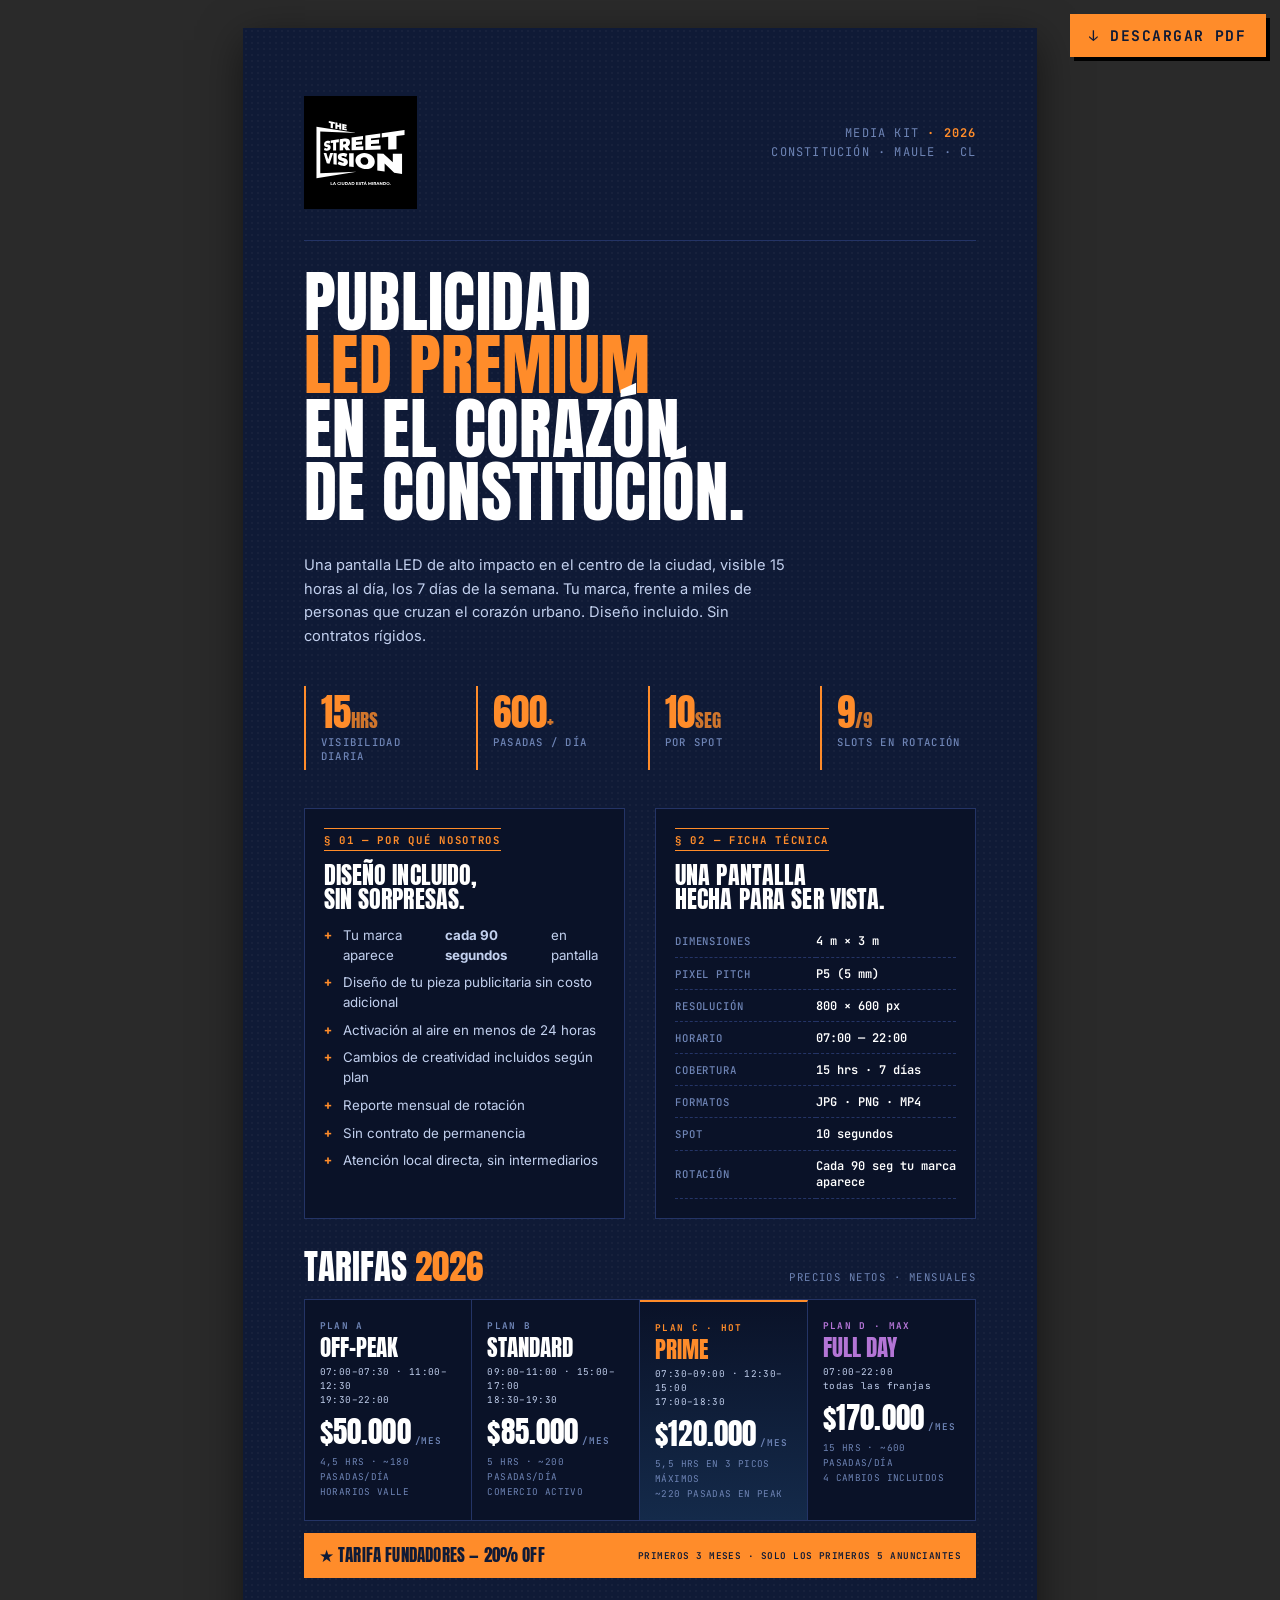
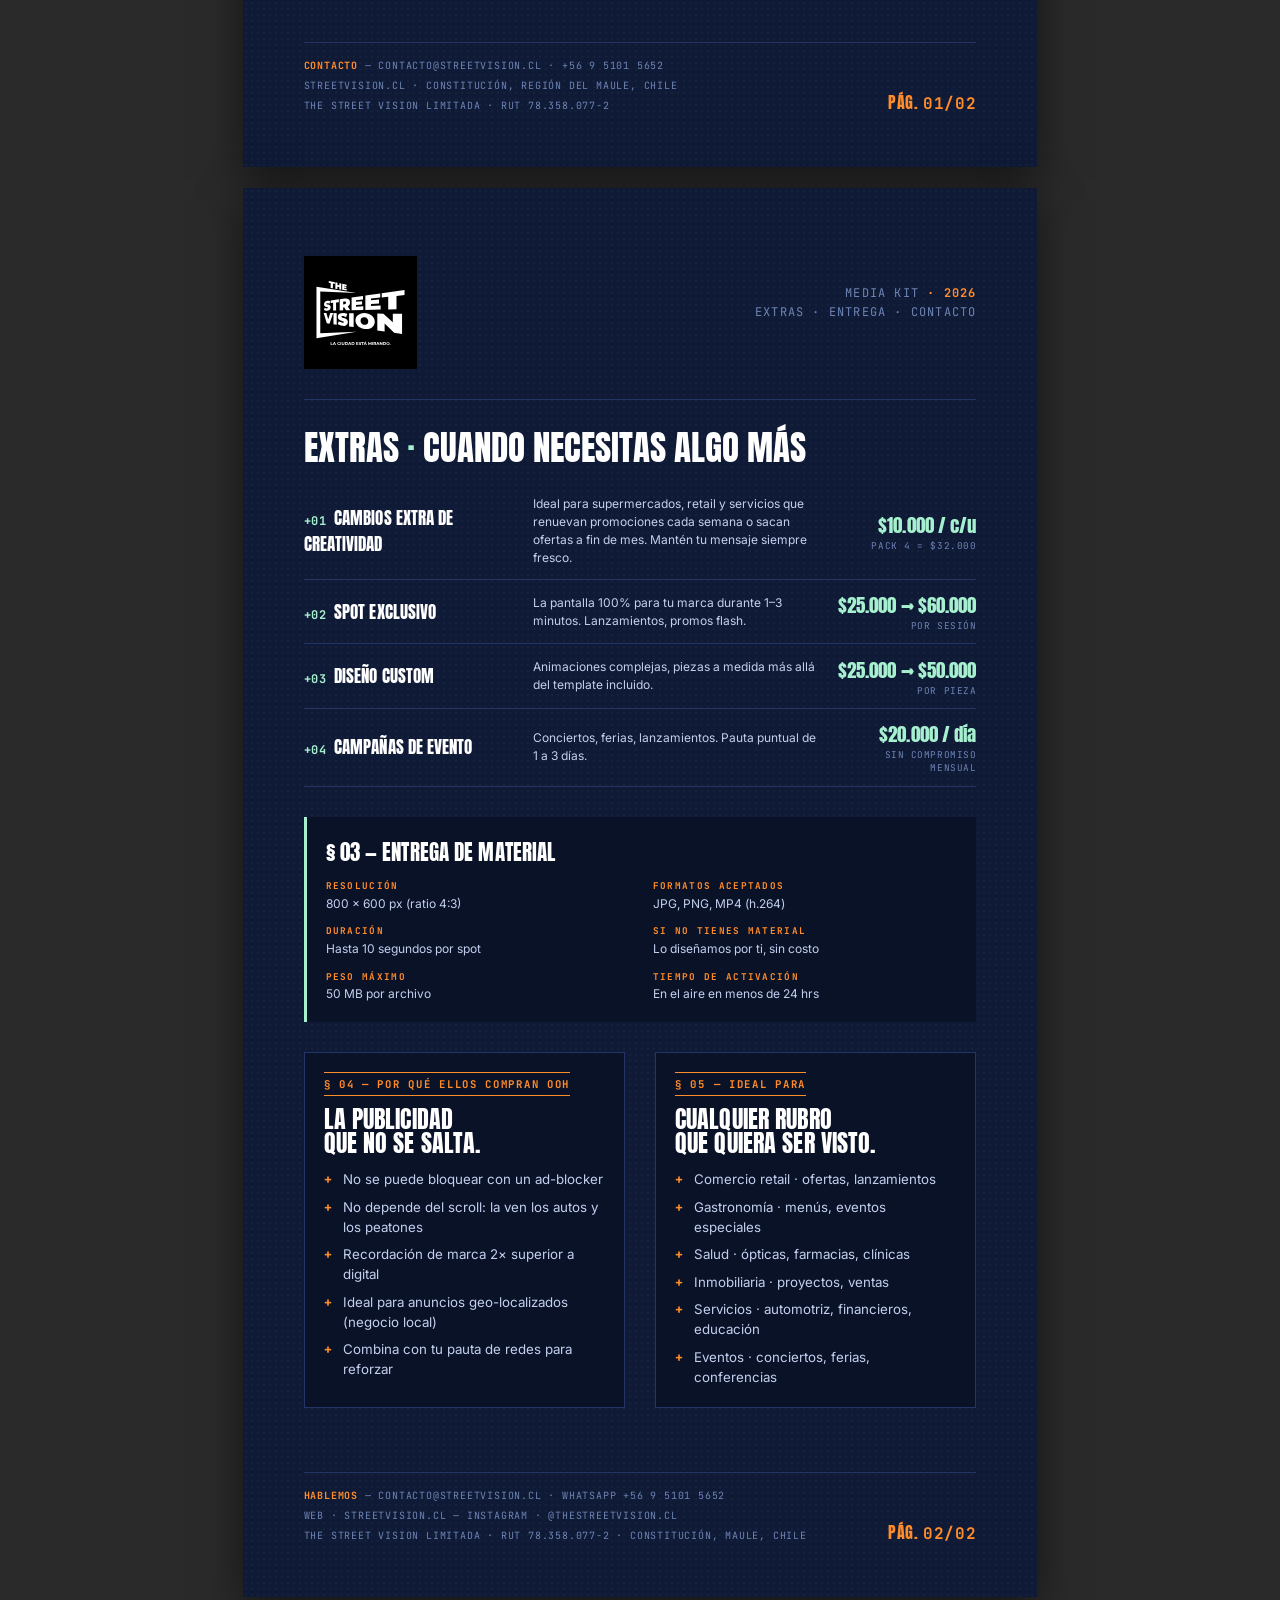
==== commit dab94c28: "fix: Off-Peak $35.000 → $50.000" ====
--- a/media-kit/index.html
+++ b/media-kit/index.html
@@ -583,7 +583,7 @@
         <div class="plan-id">PLAN A</div>
         <div class="plan-name">OFF-PEAK</div>
         <div class="plan-window">07:00–07:30 · 11:00–12:30<br/>19:30–22:00</div>
-        <div class="plan-price">$35.000<small>/MES</small></div>
+        <div class="plan-price">$50.000<small>/MES</small></div>
         <div class="plan-deltas">4,5 hrs · ~180 pasadas/día<br/>Horarios valle</div>
       </div>
 
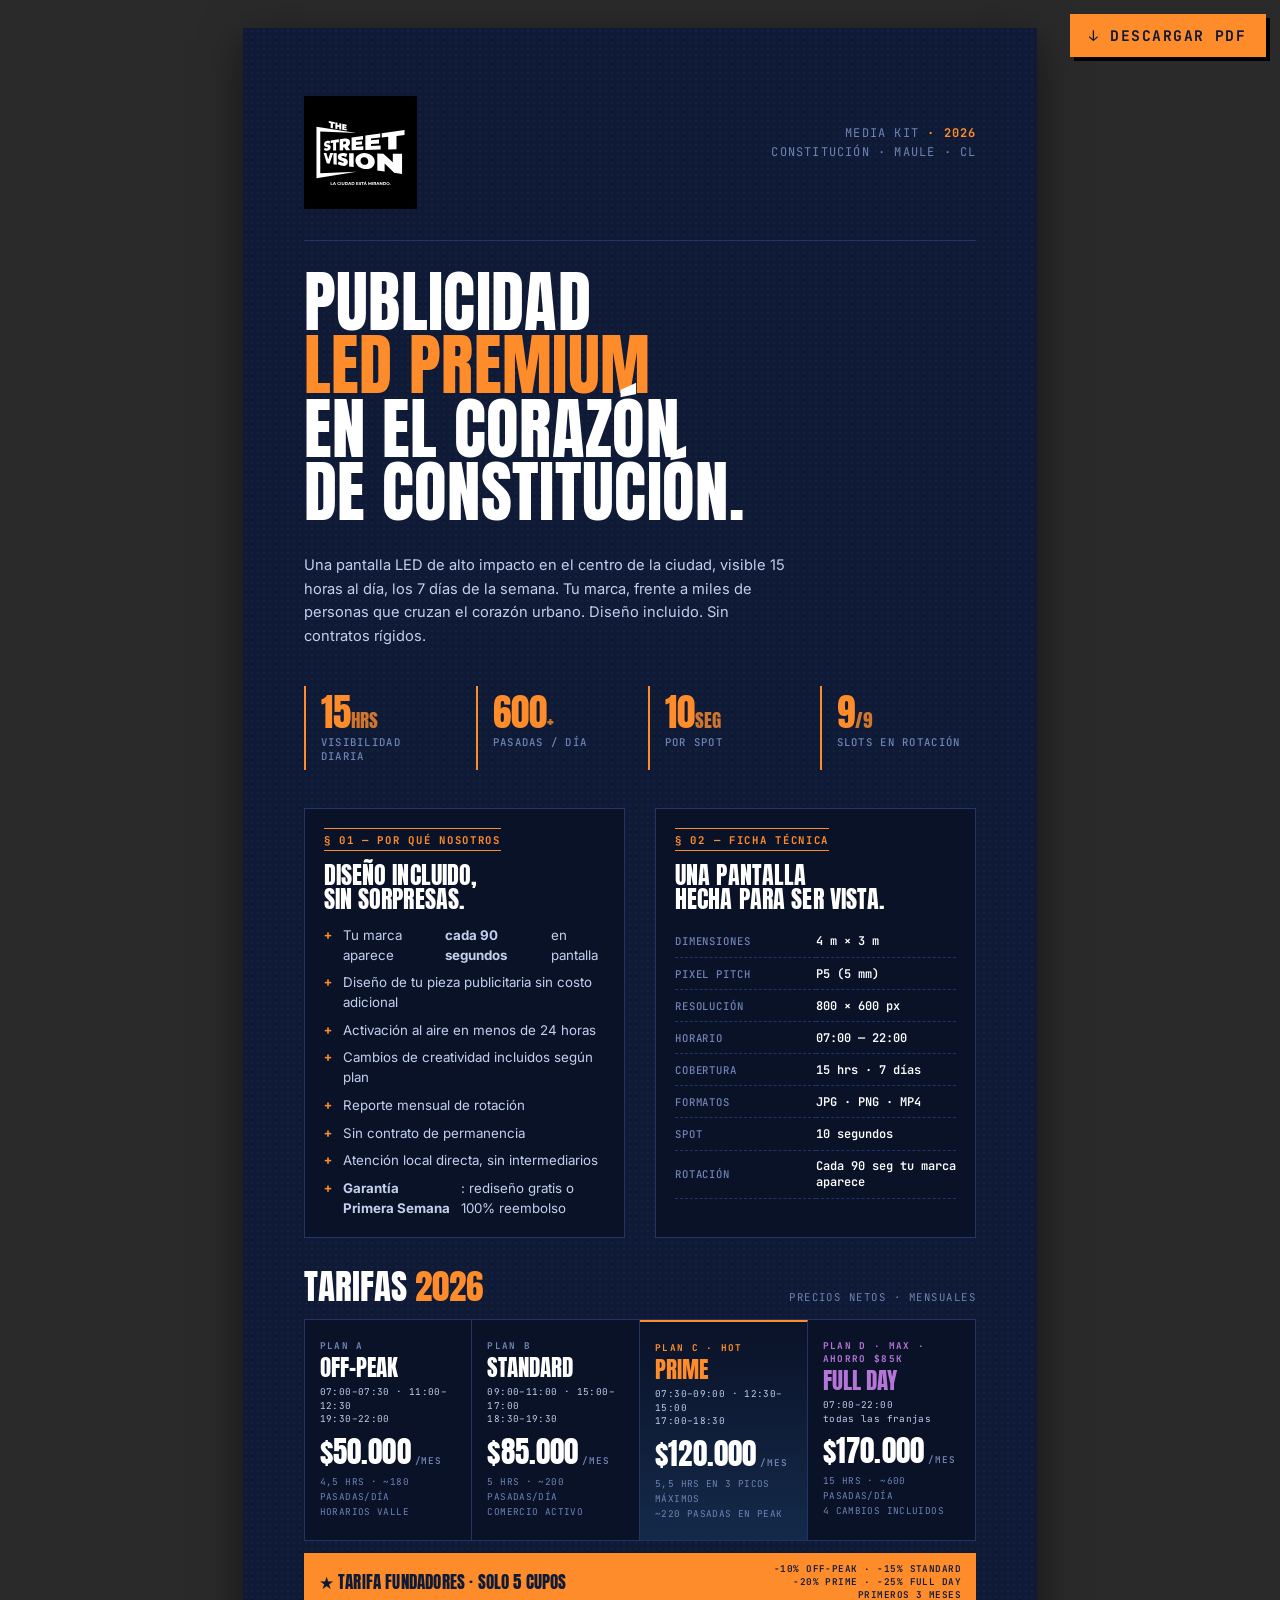
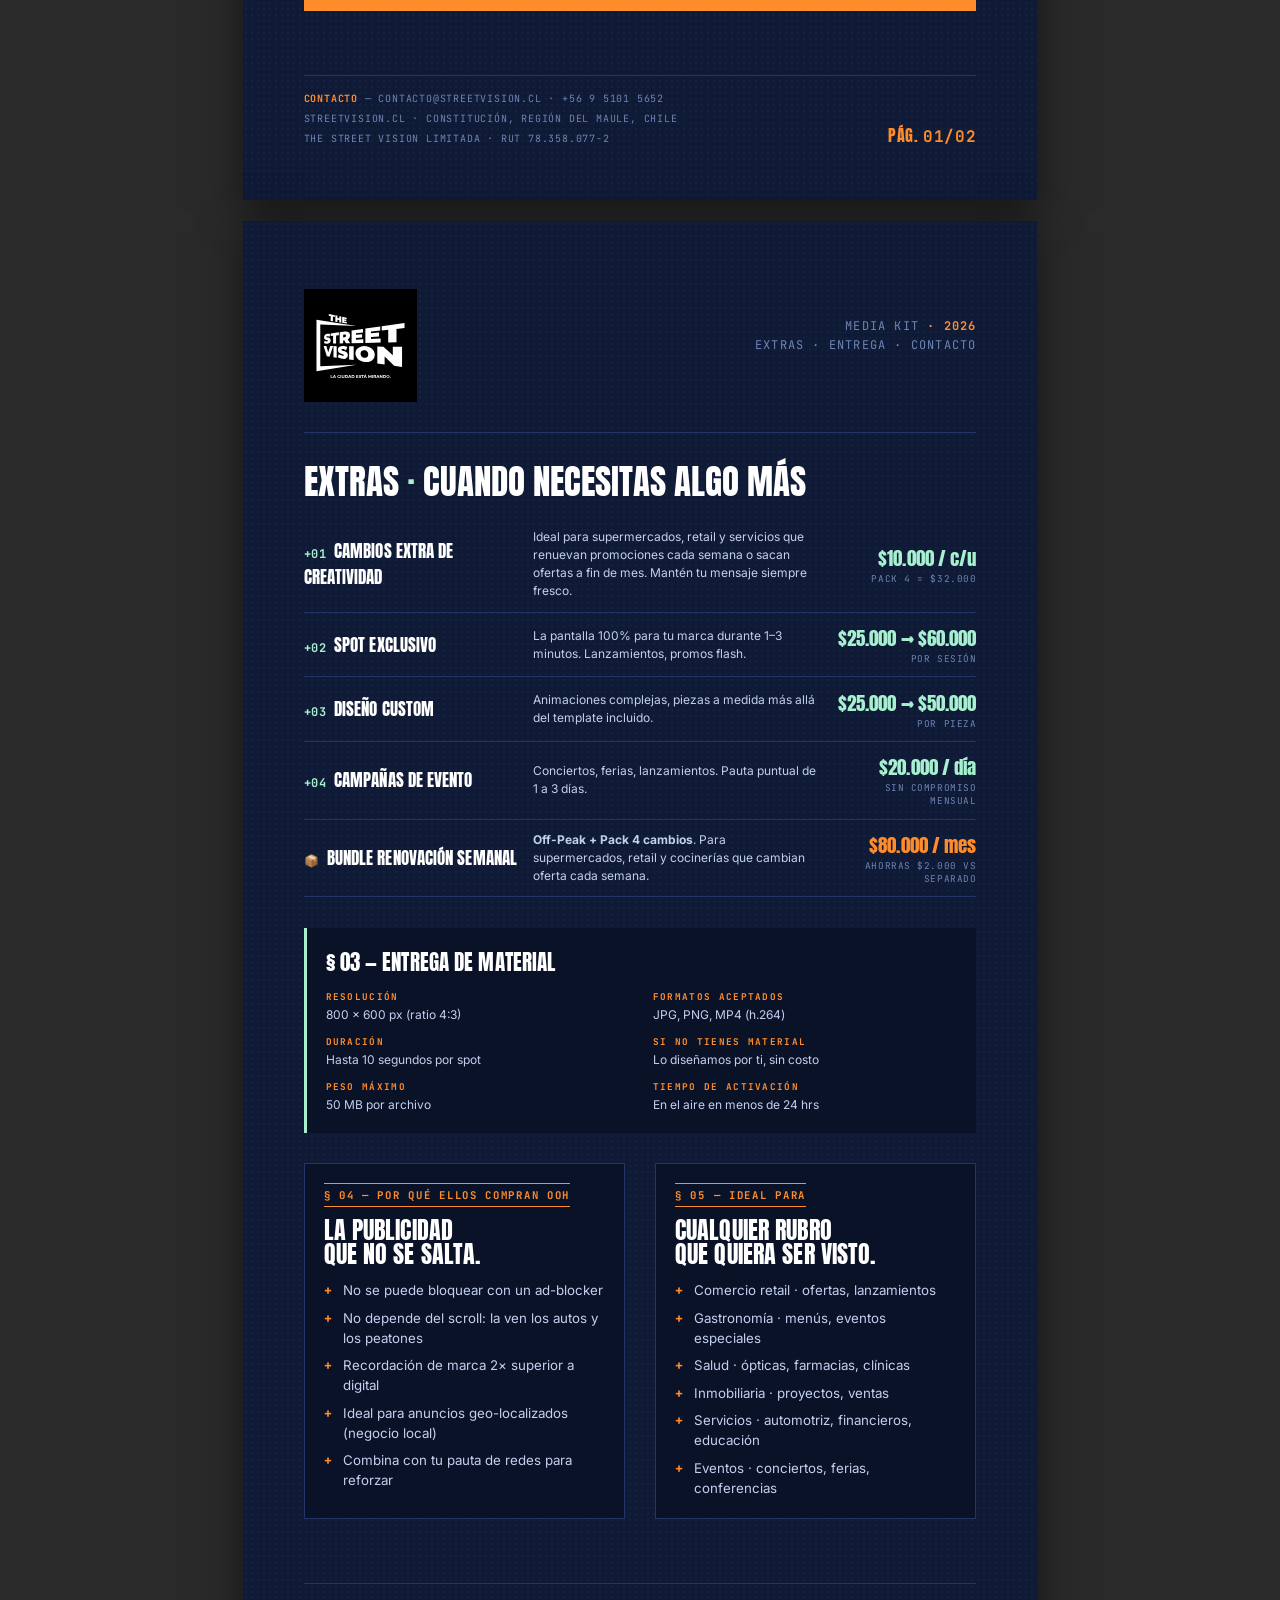
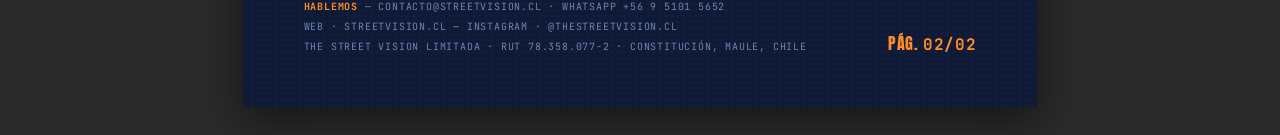
==== commit 48b63997: "feat: 6 cambios pricing-strategy aplicados 1. Banner Fundadores con descuentos diferenciados (-10/-1" ====
--- a/media-kit/index.html
+++ b/media-kit/index.html
@@ -551,6 +551,7 @@
         <li>Reporte mensual de rotación</li>
         <li>Sin contrato de permanencia</li>
         <li>Atención local directa, sin intermediarios</li>
+        <li><strong>Garantía Primera Semana</strong>: rediseño gratis o 100% reembolso</li>
       </ul>
     </div>
 
@@ -604,7 +605,7 @@
       </div>
 
       <div class="plan full">
-        <div class="plan-id pre">PLAN D · MAX</div>
+        <div class="plan-id pre">PLAN D · MAX · AHORRO $85K</div>
         <div class="plan-name">FULL DAY</div>
         <div class="plan-window">07:00–22:00<br/>todas las franjas</div>
         <div class="plan-price">$170.000<small>/MES</small></div>
@@ -613,8 +614,8 @@
     </div>
 
     <div class="founder">
-      <strong>★ TARIFA FUNDADORES — 20% OFF</strong>
-      <span>Primeros 3 meses · Solo los primeros 5 anunciantes</span>
+      <strong>★ TARIFA FUNDADORES · SOLO 5 CUPOS</strong>
+      <span>-10% Off-Peak · -15% Standard<br/>-20% Prime · -25% Full Day<br/>Primeros 3 meses</span>
     </div>
   </div>
 
@@ -678,6 +679,15 @@
       <div class="ex-px">
         <div class="ex-px-amt">$20.000 / día</div>
         <div class="ex-px-alt">Sin compromiso mensual</div>
+      </div>
+    </div>
+
+    <div class="ex-row bundle-row">
+      <div><span class="ex-no" style="color:#FF8C2A">📦</span><h3>Bundle Renovación Semanal</h3></div>
+      <p><strong>Off-Peak + Pack 4 cambios</strong>. Para supermercados, retail y cocinerías que cambian oferta cada semana.</p>
+      <div class="ex-px">
+        <div class="ex-px-amt" style="color:#FF8C2A">$80.000 / mes</div>
+        <div class="ex-px-alt">Ahorras $2.000 vs separado</div>
       </div>
     </div>
   </div>
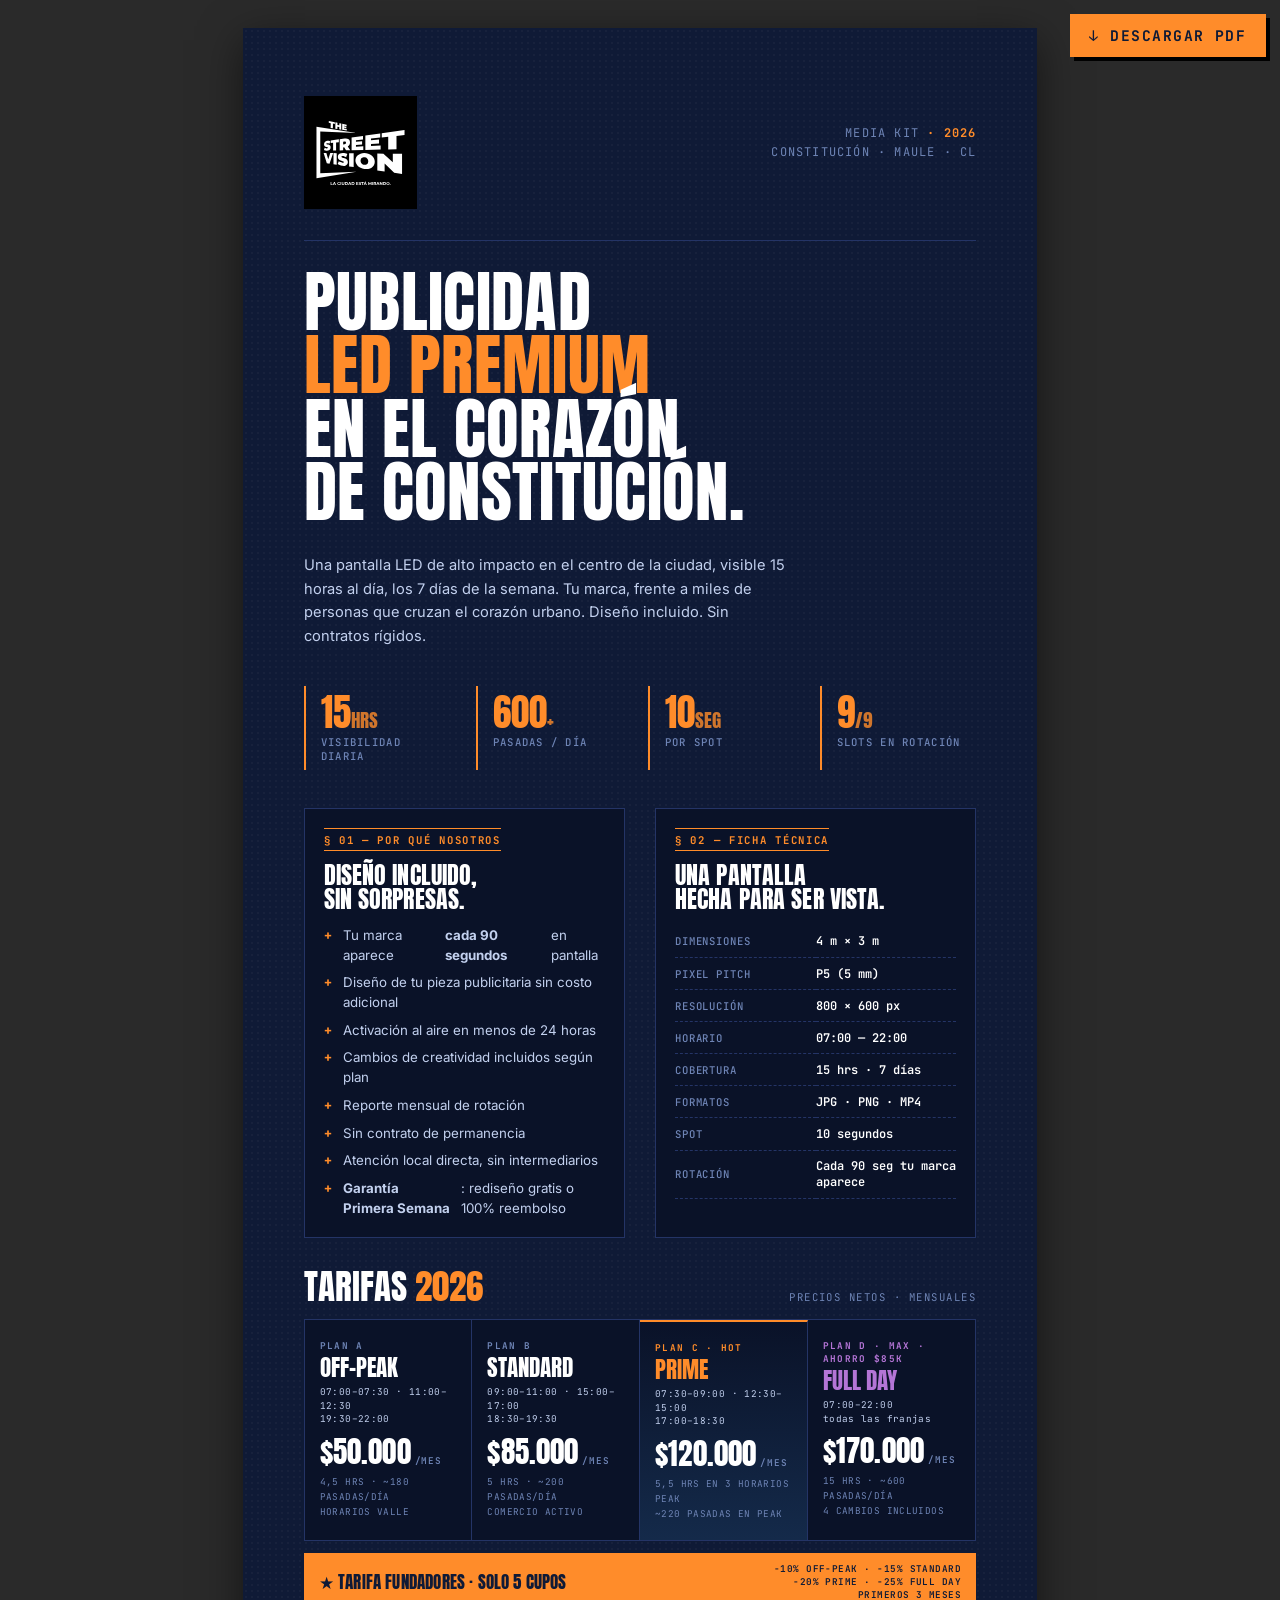
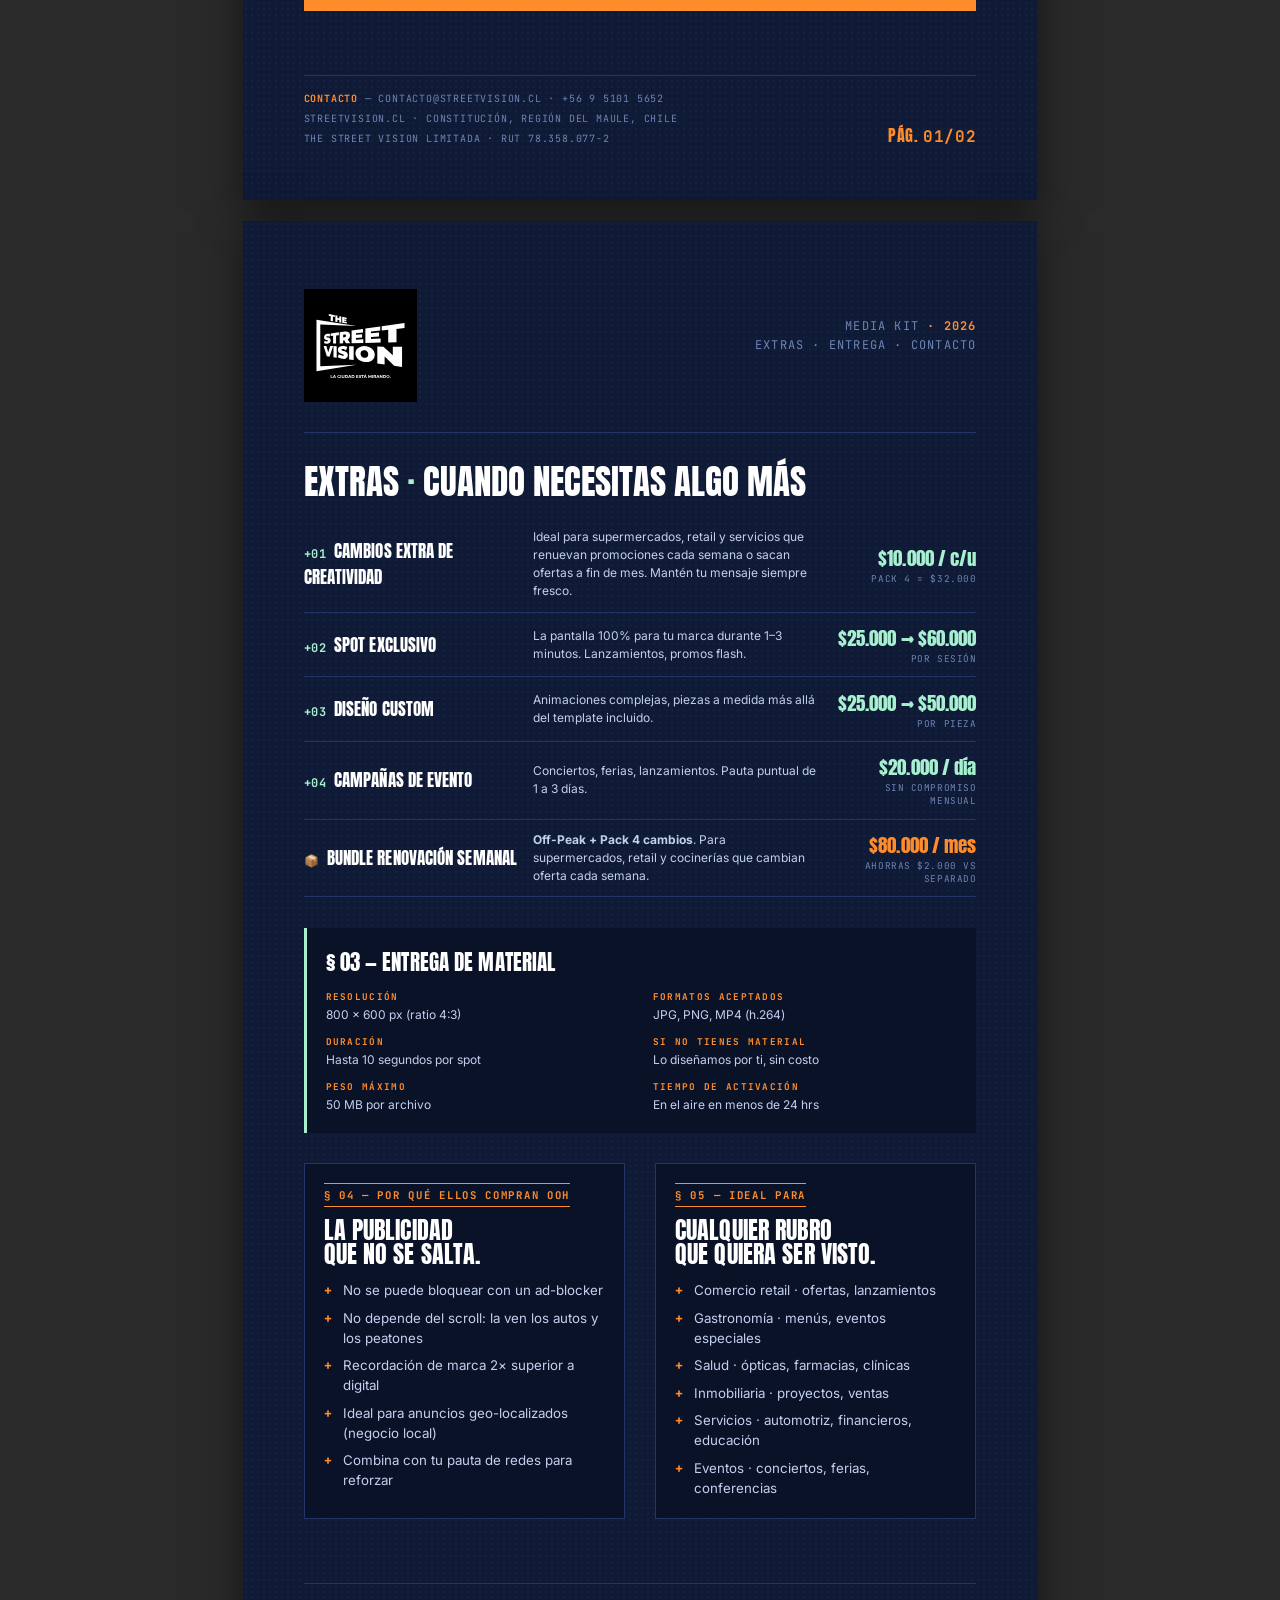
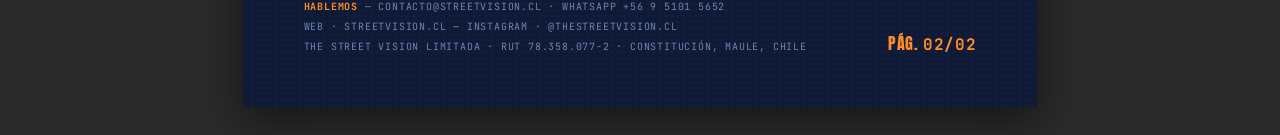
==== commit 7e656963: "copy: 'Picos máximos' → 'Horarios peak' (más corto y reconocible)" ====
--- a/media-kit/index.html
+++ b/media-kit/index.html
@@ -601,7 +601,7 @@
         <div class="plan-name">PRIME</div>
         <div class="plan-window">07:30–09:00 · 12:30–15:00<br/>17:00–18:30</div>
         <div class="plan-price">$120.000<small>/MES</small></div>
-        <div class="plan-deltas">5,5 hrs en 3 picos máximos<br/>~220 pasadas en peak</div>
+        <div class="plan-deltas">5,5 hrs en 3 horarios peak<br/>~220 pasadas en peak</div>
       </div>
 
       <div class="plan full">
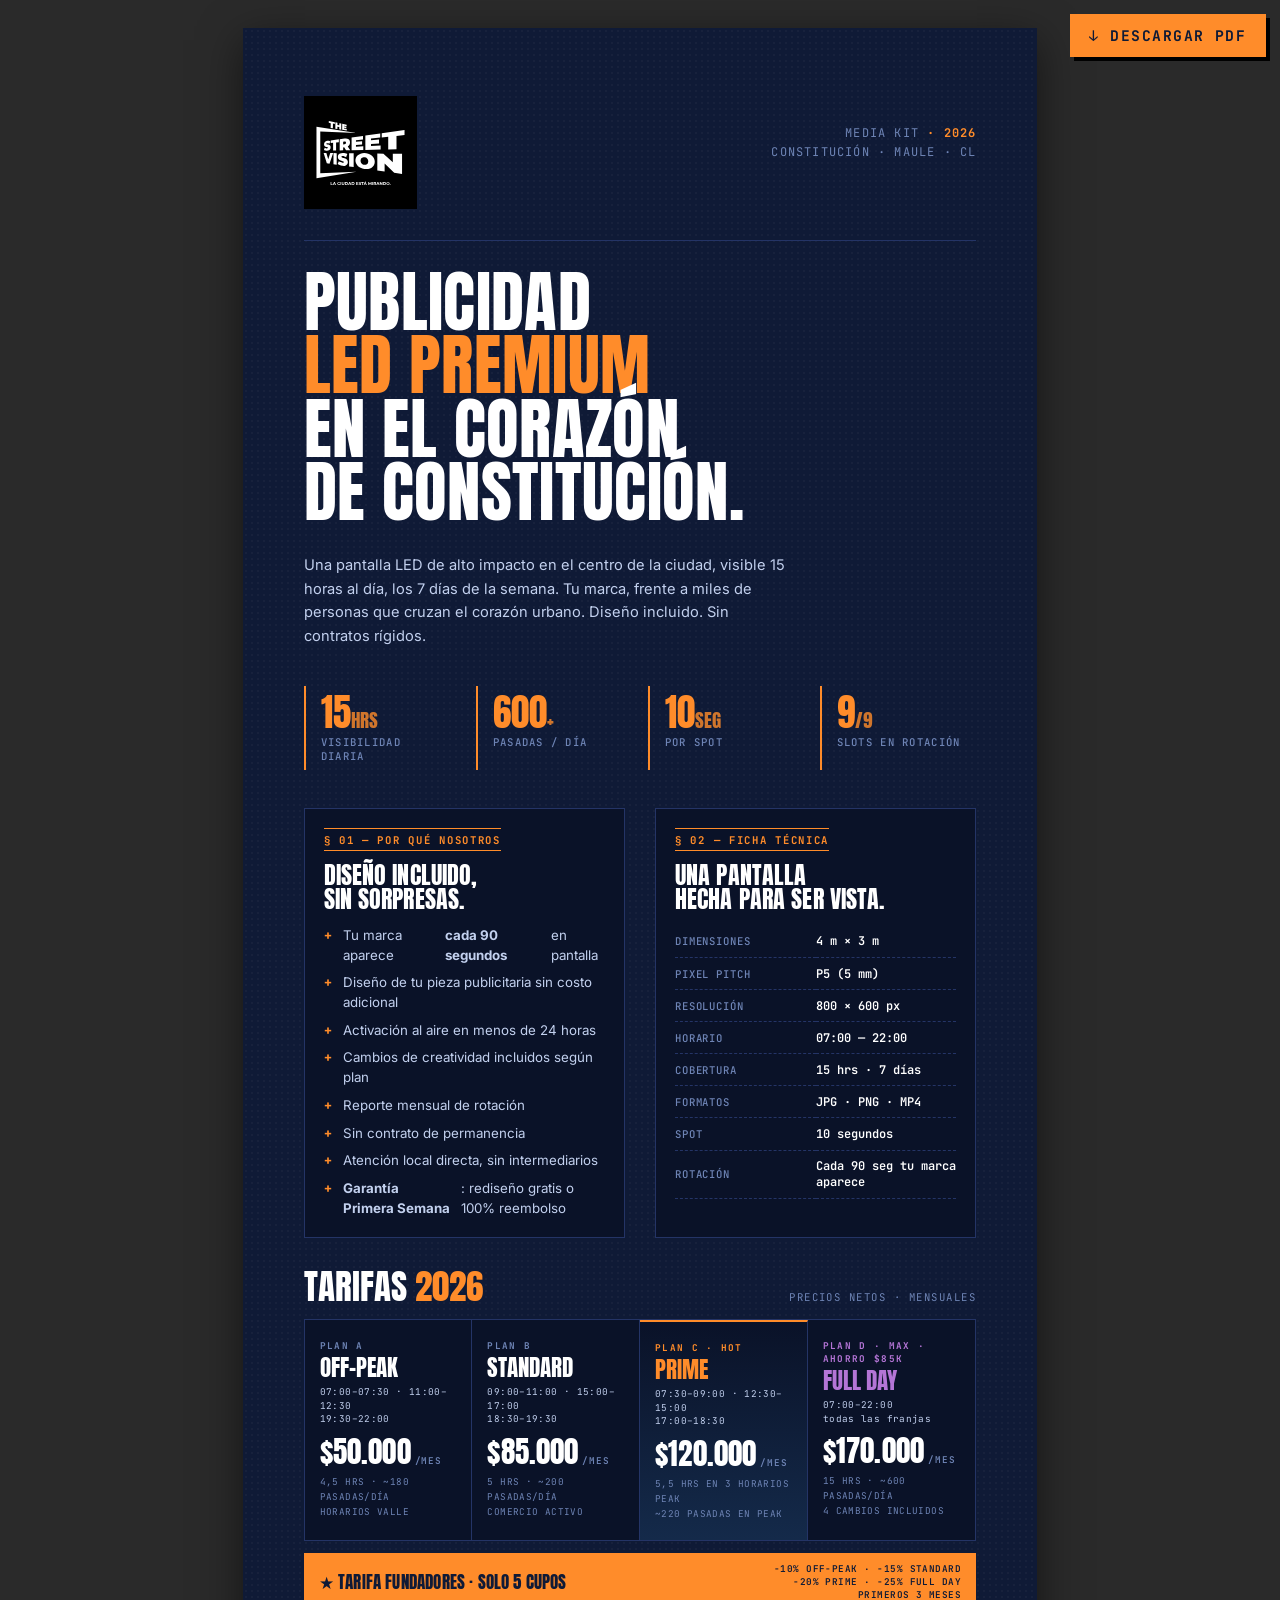
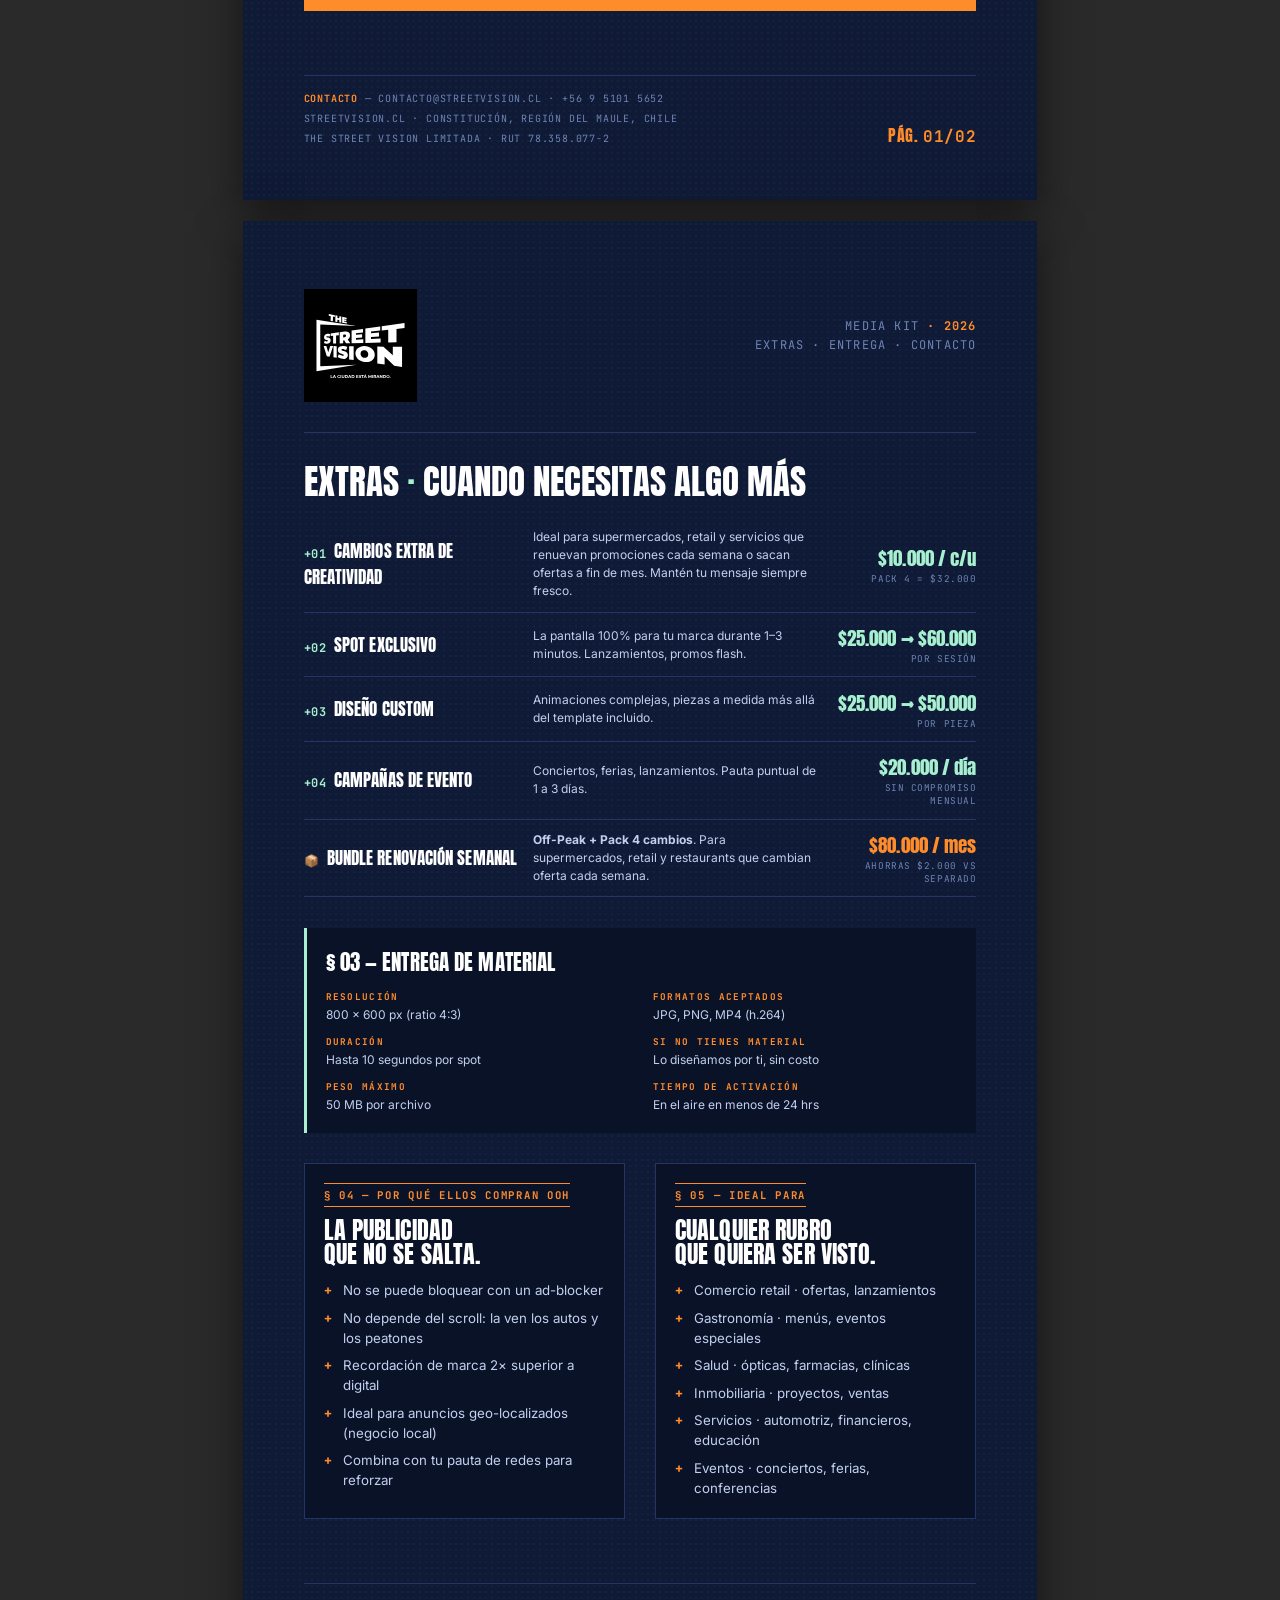
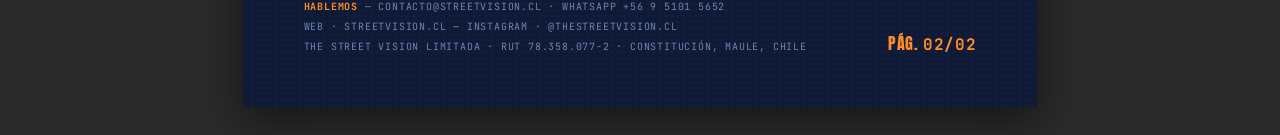
==== commit 9f0ff486: "copy: 'cocinería/cocinerías' → 'restaurant/restaurants' (consistencia + corrección concordancia)" ====
--- a/media-kit/index.html
+++ b/media-kit/index.html
@@ -684,7 +684,7 @@
 
     <div class="ex-row bundle-row">
       <div><span class="ex-no" style="color:#FF8C2A">📦</span><h3>Bundle Renovación Semanal</h3></div>
-      <p><strong>Off-Peak + Pack 4 cambios</strong>. Para supermercados, retail y cocinerías que cambian oferta cada semana.</p>
+      <p><strong>Off-Peak + Pack 4 cambios</strong>. Para supermercados, retail y restaurants que cambian oferta cada semana.</p>
       <div class="ex-px">
         <div class="ex-px-amt" style="color:#FF8C2A">$80.000 / mes</div>
         <div class="ex-px-alt">Ahorras $2.000 vs separado</div>
